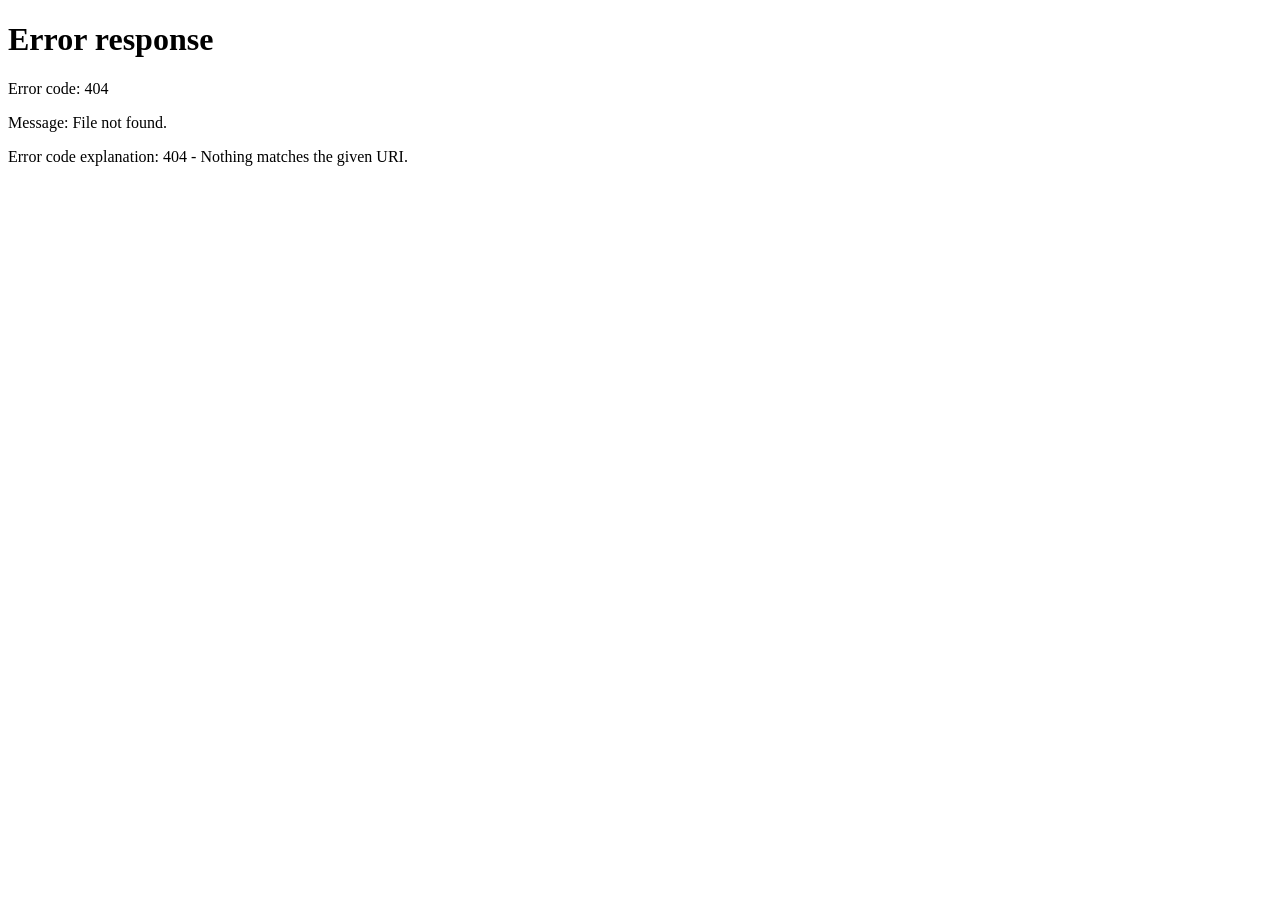
==== index.html @ 419185d1 "Creadet by RouterMurti" ====
<!doctype html>
<html lang="tr">
<head>
  <meta charset="utf-8">
  <meta name="viewport" content="width=device-width, initial-scale=1">
  <meta name="theme-color" content="#0a0a0a">
  <meta name="description" content="NO.46 dijital karargâh. Kafası kırık ama bir konuda iyi bir ekibin sitesi.">
  <meta name="language" content="Turkish">
  <title>NO.46 — Dijital Karargâh</title>
  <link rel="canonical" href="http://127.0.0.1:4173/">
  <meta property="og:title" content="NO.46 — Dijital Karargâh">
  <meta property="og:description" content="Deli Raporu ve Meslek Edindirme Şube Müdürlüğü. Kafası kırık ama bir konuda iyi bir ekibin gizli kulübü.">
  <meta property="og:type" content="website">
  <meta property="og:locale" content="tr_TR">
  <meta property="og:site_name" content="NO.46 — Dijital Karargâh">
  <meta property="og:image" content="http://127.0.0.1:4173/assets/img/og.png">
  <meta name="twitter:card" content="summary_large_image">
  <meta name="twitter:title" content="NO.46 — Dijital Karargâh">
  <meta name="twitter:description" content="Deli Raporu ve Meslek Edindirme Şube Müdürlüğü. Kafası kırık ama bir konuda iyi bir ekibin gizli kulübü.">
  <link rel="icon" type="image/svg+xml" href="/assets/img/no46-favicon.svg?v=2">
  <link rel="icon" type="image/png" sizes="32x32" href="/favicon-32x32.png">
  <link rel="icon" type="image/png" sizes="16x16" href="/favicon-16x16.png">
  <link rel="shortcut icon" href="/favicon.ico">
  <link rel="apple-touch-icon" sizes="180x180" href="/apple-touch-icon.png">
  <link rel="stylesheet" href="/assets/css/home.css?v=3">
  <link rel="stylesheet" href="/assets/css/site.css?v=21">
  <link rel="stylesheet" href="/assets/css/no46.css?v=19">
  <link rel="stylesheet" href="/assets/css/auth.css?v=3">
  <script type="application/ld+json">
  {
    "@context": "https://schema.org",
    "@type": "Organization",
    "name": "NO.46 — Dijital Karargâh",
    "url": "http://127.0.0.1:4173/",
    "logo": "http://127.0.0.1:4173/assets/img/no46-logo.svg",
    "description": "Deli Raporu ve Meslek Edindirme Şube Müdürlüğü. Kafası kırık ama bir konuda iyi bir ekibin gizli kulübü."
  }
  </script>
  <script type="application/ld+json">
  {
    "@context": "https://schema.org",
    "@type": "WebSite",
    "name": "NO.46 — Dijital Karargâh",
    "url": "http://127.0.0.1:4173/",
    "potentialAction": {
      "@type": "SearchAction",
      "target": "http://127.0.0.1:4173/kulturel?q={search_term_string}",
      "query-input": "required name=search_term_string"
    }
  }
  </script>
</head>
<body>
  <header class="site-header">
    <div class="wrap header-inner">
      <a class="brand" href="/" data-route="/" aria-label="NO.46 ana sayfa">
        <img class="brand-logo" src="/assets/img/no46-logo.svg?v=3" alt="No46">
      </a>
      <div class="top-strip">
        <nav class="nav" aria-label="Ana menü">
          <a href="/" data-route="/">Anasayfa</a>
          <a href="/no46" data-route="/no46">No46</a>
          <div class="nav-item" id="ekip-item">
            <a href="/ekip/kim-bu-ekip" data-route="/ekip/kim-bu-ekip">Ekip</a>
            <button type="button" class="nav-chevron" id="ekip-menu-button" aria-expanded="false" aria-label="Ekip alt menüsü"></button>
            <div class="nav-menu" id="ekip-menu">
              <a href="/ekip/kim-bu-ekip" data-route="/ekip/kim-bu-ekip">Kim bu ekip?</a>
              <a href="/kurbağa.html">Kurbağa felsefesi</a>
            </div>
          </div>
          <div class="nav-item" id="culture-item">
            <a href="/kulturel" data-route="/kulturel">Kültürel</a>
            <button type="button" class="nav-chevron" id="culture-menu-button" aria-expanded="false" aria-label="Kültürel alt menüsü"></button>
            <div class="nav-menu" id="culture-menu">
              <a href="/kulturel/psikoloji" data-route="/kulturel/psikoloji">Psikoloji</a>
              <a href="/kulturel/hayvan-bilim" data-route="/kulturel/hayvan-bilim">Hayvan bilim</a>
              <a href="/kulturel/kriminoloji" data-route="/kulturel/kriminoloji">Kriminoloji</a>
              <a href="/kulturel/bilisim" data-route="/kulturel/bilisim">Bilişim</a>
              <a href="/kulturel/film" data-route="/kulturel/film">Film</a>
              <a href="/kulturel/dizi" data-route="/kulturel/dizi">Dizi</a>
              <a href="/kulturel/fizik-tedavi" data-route="/kulturel/fizik-tedavi">Fizik tedavi</a>
              <a href="/kulturel/osb" data-route="/kulturel/osb">OSB</a>
              <a href="/kulturel/gereksiz-bilgiler" data-route="/kulturel/gereksiz-bilgiler">Gereksiz bilgiler</a>
            </div>
          </div>
          <a href="/gelistirmeler" data-route="/gelistirmeler">Geliştirmeler</a>
        </nav>
        <button class="user-chip profile-card" id="user-chip" type="button" hidden>
          <span class="user-avatar" id="user-avatar" aria-hidden="true"></span>
          <span class="user-chip-name" id="user-name"></span>
          <span class="user-rank" id="user-rank"></span>
          <span class="user-task" id="user-task"></span>
          <span class="user-badges" id="user-badges" aria-label="Kullanıcı rozetleri"></span>
          <span class="user-chip-points" title="Sitede aktif kaldıkça puan kazanırsın"><span aria-hidden="true">✦</span> <span id="user-points">0</span> puan</span>
        </button>
      </div>
      <button class="menu-toggle" id="menu-toggle" type="button" aria-label="Menüyü aç">☰</button>
    </div>
    <nav class="wrap mobile-nav" id="mobile-nav" hidden aria-label="Mobil menü">
      <a href="/" data-route="/">Anasayfa</a>
      <a href="/no46" data-route="/no46">No46</a>
      <a href="/ekip/kim-bu-ekip" data-route="/ekip/kim-bu-ekip">Kim bu ekip?</a>
      <a href="/kurbağa.html">Kurbağa felsefesi</a>
      <a href="/kulturel/psikoloji" data-route="/kulturel/psikoloji">Kültürel</a>
      <a href="/gelistirmeler" data-route="/gelistirmeler">Geliştirmeler</a>
    </nav>
  </header>

  <main class="main">
    <div class="wrap">
      <section id="view-home">
        <div class="hero reveal">
          <canvas class="hero-canvas" id="hero-canvas" aria-hidden="true"></canvas>
          <div>
            <p class="kicker"></p>
            <h1>Kafamızda bir çatlak var.<br><em>Oradan bazen fikir sızıyor.</em></h1>
            <p>No46, birbirini TikTok’un sonsuz kaydırma evreninde bulmuş bir grup insanın zamanla kendi gerçekliğini oluşturmasıyla ortaya çıktı. Burası o gerçekliğin dijital karargâhı.</p>
            <div class="quick-actions">
              <a class="btn btn-primary" href="/kulturel/psikoloji" data-route="/kulturel/psikoloji">Kültüre gir</a>
              <a class="btn btn-primary" href="/no46" data-route="/no46">No46</a>
            </div>
          </div>
        </div>

        <section class="manifesto-section reveal" aria-labelledby="manifesto-title">
          <div class="wrap manifesto-wrap">
            <p class="kicker"></p>
            <h2 id="manifesto-title">Her şey tesadüf olabilir.<br><em>Bizim bir araya gelmemiz biraz şüpheli.</em></h2>
            <div class="manifesto-copy">
              <p>No.46, birbirini TikTok'un sonsuz kaydırma evreninde tesadüfen bulmuş bir grup insanın, zamanla kendi gerçekliğini oluşturmasıyla ortaya çıktı.</p>
              <p>Aramızda yönetmenler, senaristler, müzisyenler, pırlanta ustaları, kurbağalara gereğinden fazla ilgi duyan insanlar ve kategorilere sığmayı reddeden başka karakterler var.</p>
              <p>Ne yaptığımızı tek cümleyle anlatmak zor. Zaten denedik, olmadı.</p>
              <p>Bazen sanat konuşuruz, bazen hayatı kurtarırız, bazen de kimsenin neden oraya geldiğini hatırlamadığı bir sohbetin içinde sabahlarız.</p>
              <p>Dışarıdan bakıldığında biraz karışık görünebiliriz. İçeriden bakıldığında da pek farklı değil.</p>
              <p>Bir manifestomuz yok. Bir iş planımız da yok. Ama fikirlerimiz, hikâyelerimiz, projelerimiz ve muhtemelen açıklanması gerekmeyen birkaç ortak problemimiz var.</p>
            </div>
            <blockquote>No46 bir topluluk değil, denk gelinmiş ihtimaldir.</blockquote>
          </div>
        </section>

        <div class="section reveal">
          <div class="section-head section-head--stack">
            <div><p class="kicker"></p><h2>Nereye gidelim?</h2></div>
            <p class="section-sub">Kafan karışık olabilir. Menü de öyle. Bir alan seç; gerisi kendini sonra gösterir. Burada her şey biraz yanlış yerde duruyor olabilir, ama en azından kapılar açık.</p>
          </div>
          <div class="card-grid">
            <a class="card" href="/no46" data-route="/no46"><span class="card-icon" aria-hidden="true">✦</span><h3>Açıklayan No46</h3><p>Ekibin kendini anlattığı yer. Kim neyle uğraşıyor, kafası neye kırık, neyi boş yapıyor — hepsi burada. Bir kategori seç, yazını bırak, başkalarınınkine yorum yap.</p></a>
            <a class="card" href="/ekip/kim-bu-ekip" data-route="/ekip/kim-bu-ekip"><span class="card-icon" aria-hidden="true">◈</span><h3>Ekip</h3><p>Kim bu ekip? Her üyenin kendine bakışı, uzmanlık alanı ve rozetleri burada. Yeni kaydolan da otomatik eklenir; herkesin bir köşesi var.</p></a>
            <a class="card" href="/kulturel/psikoloji" data-route="/kulturel/psikoloji"><span class="card-icon" aria-hidden="true">❖</span><h3>Kültürel</h3><p>Psikoloji, hayvan bilim, kriminoloji, bilim, film, dizi ve daha fazlası. Komik ama bilgilendirici yazılar; kaynaklar yazının altında, çatlak yazarın aklında kalır.</p></a>
            <a class="card" href="/gelistirmeler" data-route="/gelistirmeler"><span class="card-icon" aria-hidden="true">⚒</span><h3>Geliştirmeler</h3><p>Sitede ne eksik, ne yapılıyor, ne planlandı hepsi burada. Sen de öneri bırak; admin uygun gördüğünü plana çeker, notunu düşer.</p></a>
            <a class="card" href="/kurbağa.html"><span class="card-icon" aria-hidden="true">❀</span><h3>Kurbağa felsefesi</h3><p>Ayrı bir sayfa, ayrı bir ruh. Kurbağanın nilüfer yaprağının altından bize kalanlar; acele etme, zaten o da bir yere gitmiyor.</p></a>
            <a class="card" href="#random"><span class="card-icon" aria-hidden="true">⚄</span><h3>Bana bir şey söyle</h3><p>Rastgele bir cümle, bazen bir iki kelam, bazen tam bir muamma. İyi gelmeyebilir; zaten çoğu zaman gelmez. Yine de bir şans ver.</p></a>
          </div>
        </div>

        <div class="section reveal" id="random">
          <div class="section-head section-head--stack">
            <div><h2>Bana bir şey söyle.</h2></div>
            <p class="section-sub">Binlerce kombinasyon, hiçbiri garanti değil. Rastgele bir cümle, bazen bir iki kelam, bazen tam bir muamma. İyi gelmeyebilir; zaten çoğu zaman gelmez. Yine de bir şans ver, belki çatlak bu kez işe yarar bir şey söyler. Beğenmezsen “Neyim var?” butonu da bir seçenek.</p>
          </div>
          <div class="random-box">
            <span class="random-quote" aria-hidden="true">“</span>
            <p class="random-text" id="random-text">Evrenin sana söyleyecek bir şeyi var gibi. Muhtemelen yok. Yine de butona bas, belki bu kez çatlak işe yarar bir şey söyler.</p>
            <div class="random-actions">
              <button class="btn btn-primary" id="random-button" type="button">Bana bir şey söyle</button>
              <button class="btn" id="test-open" type="button">Neyim var?</button>
            </div>
            <p class="random-note">İyi gelmedi mi? Yan taraftaki “Neyim var?” butonu da bir seçenek. İkisi de garanti değil, ama denemek bedava.</p>
          </div>
        </div>
      </section>

      <section id="view-placeholder" hidden>
        <div class="placeholder">
          <div>
            <p class="kicker" id="placeholder-kicker">YAPIM AŞAMASINDA</p>
            <h1 id="placeholder-title">Burası hâlâ kırık.</h1>
            <p id="placeholder-text">Bu alan yapım aşamasında. Kafalar hâlâ kırık, ama çalışıyor.</p>
          </div>
        </div>
      </section>

      <section id="view-culture" hidden>
        <div class="section-head">
          <div><p class="kicker">KÜLTÜREL</p><h2>Bir şeyler biliyoruz.</h2></div>
          <p class="section-sub">Komik ama bilgilendirici. Kaynaklar yazının altında.</p>
        </div>
        <div class="category-grid" id="category-grid"></div>
        <div class="article-list" id="article-list"></div>
      </section>

      <section id="view-article" hidden>
        <article class="article">
          <p class="kicker" id="article-category">KÜLTÜREL</p>
          <h1 id="article-title"></h1>
          <p class="section-sub" id="article-summary"></p>
          <div class="article-body" id="article-body"></div>
          <p class="article-source" id="article-source"></p>
          <div class="hero-actions">
            <a class="btn" href="/kulturel" data-route="/kulturel">Kültüre dön</a>
          </div>
        </article>
      </section>

      <section id="view-no46" hidden>
        <div class="section-head section-head--stack">
          <div><h2>Açıklayan No46.</h2></div>
          <p class="section-sub">Burası ekibin kendi kendini anlattığı yer. Kim neyle uğraşıyor, kafası neye kırık, neyi boş yapıyor — hepsi burada. Bir kategori seç, yazını bırak; başkalarının yazısına yorum yap. Kısacası: tanışma masası, ama masada herkes biraz tuhaf.</p>
        </div>
        <div id="no46-root"></div>
      </section>

      <section id="view-team" hidden>
        <div class="section-head section-head--stack">
          <div><h2>Kim bu ekip?</h2></div>
          <p class="section-sub">Her üyenin kendine bakışı burada. Yeni kaydolan da otomatik eklenir. Kendi yazını güncelleyebilirsin; başkalarınınkine dokunma, onlar da çatlak.</p>
        </div>
        <div id="team-root"></div>
      </section>

      <section id="view-profil" hidden>
        <div id="profil-root"></div>
      </section>

      <section id="view-rutbeler" hidden>
        <div class="section-head section-head--stack">
          <div><h2>Rütbe merdiveni ve sıralama.</h2></div>
          <p class="section-sub">Kademeler, koltuklar ve puanlar. Kimse yukarı çıkmak zorunda değil, ama herkes bakar.</p>
        </div>
        <div id="rutbeler-root"></div>
      </section>

      <section id="view-ayarlar" hidden>
        <div class="section-head section-head--stack">
          <div><p class="kicker">AYARLAR</p><h2>Ayarlar.</h2></div>
          <p class="section-sub">Görünüm, profil, güvenlik ve hesap. Ciddi yerler düz yazıldı, şaka yok.</p>
        </div>
        <div id="ayarlar-root"></div>
      </section>

      <section id="view-gelistirmeler" hidden>
        <div class="section-head section-head--stack">
          <div><h2>Geliştirmeler.</h2></div>
          <p class="section-sub">Sitede ne eksik, ne yapılıyor, ne planlandı — hepsi burada. Sağ taraftan sen de öneri bırak; admin uygun gördüğünü plana çeker.</p>
        </div>
        <div id="gelistirmeler-root"></div>
      </section>
    </div>
  </main>

  <footer class="site-footer">
    <div class="wrap footer-grid">
      <div class="footer-brand">
        <img class="footer-logo" src="/assets/img/no46-logo.svg?v=3" alt="No46">
        <p class="footer-motto">Kafası kırık ama bir konuda iyi.<br><em>Boş yapmayı da bir uzmanlık olarak icra ederiz.</em></p>
      </div>
      <div class="footer-cols">
        <div class="footer-col">
          <span class="footer-head">Burası</span>
          <a href="/no46" data-route="/no46">Açıklayan No46</a>
          <a href="/ekip/kim-bu-ekip" data-route="/ekip/kim-bu-ekip">Kim bu ekip?</a>
          <a href="/rutbeler" data-route="/rutbeler">Rütbeler</a>
        </div>
        <div class="footer-col">
          <span class="footer-head">Yasal (kimse okumaz)</span>
          <button type="button" class="footer-link" data-legal="kvkk">KVKK</button>
          <button type="button" class="footer-link" data-legal="aydinlatma">Aydınlatma Metni</button>
          <button type="button" class="footer-link" data-legal="cerez">Çerez Ayarları</button>
        </div>
      </div>
    </div>
    <div class="wrap footer-bottom">
      <span>© NO.46 · Raporunuz onaylandı, kimse onaylamadı ama onaylandı.</span>
      <span>İsimsiz kal, nazik ol.</span>
    </div>
  </footer>

  <dialog class="legal-dialog" id="legal-dialog" aria-labelledby="legal-title">
    <div class="legal-inner">
      <button class="dialog-close" type="button" data-legal-close aria-label="Kapat">×</button>
      <p class="kicker" id="legal-kicker">YASAL</p>
      <h2 id="legal-title">—</h2>
      <div class="legal-body" id="legal-body"></div>
    </div>
  </dialog>

  <div class="test-overlay" id="test-overlay" hidden>
    <div class="test-card" id="test-card"></div>
  </div>

  <dialog class="account-dialog" id="account-dialog" aria-labelledby="account-title">
    <div class="account-inner">
      <button class="dialog-close" type="button" data-close-account aria-label="Kapat">×</button>
      <p class="kicker">HESAP AYARLARI</p>
      <h2 id="account-title">Profilin</h2>
      <div class="account-head">
        <span class="account-avatar" id="account-avatar" aria-hidden="true"></span>
        <div>
          <p class="account-name" id="account-name"></p>
          <p class="account-username" id="account-username"></p>
        </div>
      </div>
      <div class="account-grid">
        <div><span>Puan</span><strong id="account-points"></strong></div>
        <div><span>Rütbe</span><strong id="account-rank"></strong></div>
        <div><span>Rozetler</span><strong id="account-badges"></strong></div>
        <div><span>Görevler</span><strong id="account-tasks"></strong></div>
      </div>
      <button class="btn btn-dark btn-block" type="button" data-close-account>Anladım</button>
    </div>
  </dialog>

  <script src="/assets/js/hero-canvas.js?v=6" defer></script>
  <script src="/assets/js/ranks.js?v=1" defer></script>
  <script src="/assets/js/auth.js?v=10" defer></script>
  <script src="/assets/js/community.js?v=4" defer></script>
  <script src="/assets/js/kart.js?v=1" defer></script>
  <script src="/assets/js/profil.js?v=5" defer></script>
  <script src="/assets/js/rutbeler-sayfa.js?v=1" defer></script>
  <script src="/assets/js/ayarlar.js?v=2" defer></script>
  <script src="/assets/js/gelistirmeler.js?v=4" defer></script>
  <script src="/assets/js/footery.js?v=1" defer></script>
  <script src="/assets/js/site.js?v=17" defer></script>
</body>
</html>
---- assets/css/home.css ----
/* =========================================================
   NO.46 — ana sayfa
   ========================================================= */

body {
  background:
    radial-gradient(ellipse 55% 45% at 82% 8%, rgba(240, 195, 109, .07), transparent 65%),
    radial-gradient(ellipse 50% 50% at 10% 92%, rgba(127, 166, 120, .05), transparent 65%),
    #050706;
}

.brand-mark--plain {
  font-family: var(--serif);
  font-size: 1.05rem;
  font-style: italic;
  letter-spacing: -.04em;
  color: var(--amber);
}
.brand--logo img {
  display: block;
  width: 120px;
  height: auto;
}

.home-header {
  position: absolute;
  inset: 0 0 auto;
  z-index: 20;
  padding: 22px 0;
}
.home-header-inner {
  display: flex;
  align-items: center;
  justify-content: space-between;
  gap: 20px;
}
.home-nav {
  display: flex;
  align-items: center;
  gap: 4px;
}
.home-nav a {
  padding: 9px 14px;
  border-radius: 999px;
  color: var(--fog);
  font-size: .84rem;
  font-weight: 500;
  transition: color .2s, background-color .2s;
}
.home-nav a:hover {
  color: var(--cream);
  background: rgba(243, 236, 217, .05);
}

.home-main {
  position: relative;
  padding: clamp(130px, 16vh, 180px) 0 clamp(80px, 10vw, 120px);
}
.home-wrap { width: min(880px, calc(100% - 48px)); }
.home-kicker {
  color: var(--fern);
  font-size: .64rem;
  font-weight: 700;
  letter-spacing: .24em;
}
.home-title {
  max-width: 14ch;
  margin: 18px 0 18px;
  font-family: var(--serif);
  font-size: clamp(3rem, 7.5vw, 6rem);
  font-weight: 340;
  letter-spacing: -.05em;
  line-height: .98;
  text-wrap: balance;
}
.home-lead {
  max-width: 34ch;
  color: var(--amber);
  font-family: var(--serif);
  font-size: clamp(1.2rem, 2.2vw, 1.55rem);
  font-style: italic;
  line-height: 1.35;
}
.home-copy {
  max-width: 66ch;
  margin-top: clamp(38px, 6vw, 64px);
  color: var(--fog);
  font-size: 1rem;
  line-height: 1.8;
}
.home-copy p + p { margin-top: 1.15em; }
.home-copy p:first-child {
  color: var(--cream);
  font-family: var(--serif);
  font-size: clamp(1.15rem, 2vw, 1.35rem);
  line-height: 1.65;
}
.home-quote {
  max-width: 24ch;
  margin: clamp(42px, 6vw, 68px) 0;
  padding-left: 22px;
  border-left: 1px solid rgba(240, 195, 109, .45);
  color: var(--cream);
  font-family: var(--serif);
  font-size: clamp(1.6rem, 3.4vw, 2.4rem);
  font-style: italic;
  font-weight: 350;
  letter-spacing: -.03em;
  line-height: 1.25;
  text-wrap: balance;
}
.rank-panel {
  margin: clamp(40px, 6vw, 64px) 0;
  border-top: 1px solid var(--line);
  border-bottom: 1px solid var(--line);
}
.rank-panel summary {
  display: flex;
  align-items: baseline;
  justify-content: space-between;
  gap: 18px;
  padding: 18px 0;
  color: var(--cream);
  font-family: var(--serif);
  font-size: 1.05rem;
  list-style: none;
  cursor: pointer;
}
.rank-panel summary::-webkit-details-marker { display: none; }
.rank-panel summary small {
  color: var(--muted);
  font-family: var(--sans);
  font-size: .62rem;
  font-weight: 600;
  letter-spacing: .12em;
  text-transform: uppercase;
  white-space: nowrap;
}
.rank-list { display: grid; }
.rank-row {
  display: grid;
  grid-template-columns: 44px minmax(0, 1fr) auto;
  align-items: center;
  gap: 14px;
  padding: 12px 0;
  border-top: 1px solid var(--line-soft);
}
.rank-seat {
  color: var(--amber);
  font-family: var(--serif);
  font-size: .95rem;
  font-style: italic;
}
.rank-copy { display: flex; flex-direction: column; min-width: 0; }
.rank-title { color: var(--cream); font-size: .9rem; font-weight: 600; }
.rank-region { margin-top: 2px; color: var(--muted); font-size: .68rem; line-height: 1.45; }
.rank-meta { color: var(--fog); font-size: .66rem; text-align: right; white-space: nowrap; }
.rank-row.is-current { background: rgba(240, 195, 109, .055); }
.rank-row.is-current .rank-title { color: var(--amber); }
.rank-note {
  padding: 12px 0 16px;
  border-top: 1px solid var(--line-soft);
  color: var(--muted);
  font-size: .68rem;
  line-height: 1.55;
}
.reclaim-panel {
  display: grid;
  gap: 12px;
  margin: 0 0 clamp(30px, 5vw, 48px);
}
.reclaim-card {
  padding: 18px;
  border: 1px solid rgba(240, 195, 109, .22);
  border-radius: 16px;
  background: rgba(240, 195, 109, .055);
}
.reclaim-title {
  color: var(--cream);
  font-size: .92rem;
  font-weight: 600;
  line-height: 1.45;
}
.reclaim-text,
.reclaim-counts,
.reclaim-waiting {
  margin-top: 6px;
  color: var(--fog);
  font-size: .76rem;
  line-height: 1.5;
}
.reclaim-counts { color: var(--amber); font-variant-numeric: tabular-nums; }
.reclaim-waiting { color: var(--muted); font-style: italic; }
.reclaim-actions { display: flex; flex-wrap: wrap; gap: 8px; margin-top: 12px; }
.home-actions {
  display: flex;
  flex-wrap: wrap;
  align-items: center;
  gap: 14px;
  margin-top: 8px;
}
.home-actions .btn { min-height: 50px; padding-inline: 26px; }
.home-footnote {
  margin-top: 26px;
  color: var(--muted);
  font-family: var(--serif);
  font-size: .88rem;
  font-style: italic;
}

.home-footer {
  padding: 24px 0 30px;
  border-top: 1px solid var(--line-soft);
  color: var(--muted);
  font-size: .7rem;
}
.home-footer .wrap {
  display: flex;
  justify-content: space-between;
  gap: 16px;
}

.manifesto-section {
  position: relative;
  padding: clamp(64px, 9vw, 110px) 0;
  background: var(--kart);
}
.manifesto-wrap { width: min(880px, calc(100% - 48px)); }
.manifesto-section h2 {
  margin: 16px 0 30px;
  font-family: var(--serif);
  font-size: clamp(2.2rem, 5vw, 3.8rem);
  font-weight: 350;
  letter-spacing: -.04em;
  line-height: 1.05;
  text-wrap: balance;
}
.manifesto-section h2 em { color: var(--amber); font-style: italic; }
.manifesto-copy {
  max-width: 70ch;
  color: var(--fog);
  font-size: 1rem;
  line-height: 1.85;
}
.manifesto-copy p + p { margin-top: 1.05em; }
.manifesto-section blockquote {
  margin: clamp(34px, 5vw, 52px) 0;
  padding-left: 20px;
  border-left: 1px solid rgba(240,195,109,.45);
  color: var(--cream);
  font-family: var(--serif);
  font-size: clamp(1.45rem, 3vw, 2.1rem);
  font-style: italic;
  line-height: 1.35;
  text-wrap: balance;
}
.manifesto-foot {
  color: var(--muted);
  font-family: var(--serif);
  font-size: .88rem;
  font-style: italic;
}

@media (max-width: 680px) {
  .home-header { padding: 16px 0; }
  .home-header .brand-text { display: none; }
  .home-header-inner { flex-wrap: wrap; row-gap: 6px; }
  .home-nav { order: 3; width: 100%; justify-content: flex-start; }
  .brand--logo img { width: 96px; }
  .home-main { padding-top: 150px; }
  .home-wrap { width: calc(100% - 40px); }
  .home-title { font-size: clamp(2.7rem, 12vw, 4rem); }
  .home-copy { font-size: .96rem; line-height: 1.75; }
  .home-quote { max-width: none; }
  .home-footer .wrap { flex-direction: column; gap: 6px; }
  .home-actions .btn { width: 100%; justify-content: center; }
  .home-nav a { padding-inline: 8px; font-size: .74rem; }
  .rank-panel summary { align-items: flex-start; flex-direction: column; gap: 4px; }
  .rank-row { grid-template-columns: 36px minmax(0, 1fr); }
  .rank-meta { grid-column: 2; text-align: left; white-space: normal; }
}

@media (max-width: 380px) {
  .home-header .brand { display: none; }
  .home-title { font-size: 2.55rem; }
}
---- assets/css/site.css ----
:root {
  --zemin: #0a0a0a;
  --kart: #141414;
  --cizgi: #2a2a2a;
  --gri-orta: #5c5c5c;
  --yazi-soluk: #8a8a8a;
  --gri-acik: #b8b5ae;
  --yazi: #f2efe8;
  --kirmizi: #ff3b30;
  --amber: #ffb020;
  --radius: 18px;
  --sans: "Helvetica Neue", Helvetica, Arial, system-ui, sans-serif;
  --serif: Georgia, "Times New Roman", serif;
}

* { box-sizing: border-box; }
html { scroll-behavior: smooth; }
body {
  margin: 0;
  background: var(--zemin);
  color: var(--yazi);
  font-family: var(--sans);
  font-size: 16px;
  line-height: 1.6;
  -webkit-font-smoothing: antialiased;
}
body::before {
  content: "";
  position: fixed;
  inset: 0;
  z-index: 9999;
  pointer-events: none;
  opacity: .035;
  background-image: url("data:image/svg+xml,%3Csvg viewBox='0 0 180 180' xmlns='http://www.w3.org/2000/svg'%3E%3Cfilter id='n'%3E%3CfeTurbulence type='fractalNoise' baseFrequency='.9' numOctaves='3' stitchTiles='stitch'/%3E%3C/filter%3E%3Crect width='100%25' height='100%25' filter='url(%23n)' opacity='.7'/%3E%3C/svg%3E");
  background-size: 180px;
}
a { color: inherit; text-decoration: none; }
button, input, textarea { font: inherit; color: inherit; }
button { cursor: pointer; }
img { max-width: 100%; display: block; }
[hidden] { display: none !important; }
::selection { background: var(--kirmizi); color: var(--yazi); }
:focus-visible { outline: 2px solid var(--kirmizi); outline-offset: 3px; }

.wrap { width: min(1120px, calc(100% - 48px)); margin-inline: auto; }
.kicker { color: var(--kirmizi); font-size: .66rem; font-weight: 700; letter-spacing: .24em; text-transform: uppercase; }
.muted { color: var(--yazi-soluk); }

.btn {
  display: inline-flex;
  align-items: center;
  justify-content: center;
  gap: 8px;
  min-height: 46px;
  padding: 11px 22px;
  border: 1px solid var(--cizgi);
  border-radius: 999px;
  background: transparent;
  color: var(--yazi);
  font-size: .88rem;
  font-weight: 600;
  transition: border-color .2s, background-color .2s, transform .2s;
}
.btn:hover { border-color: var(--gri-orta); background: rgba(242, 239, 232, .04); }
.btn-primary { border-color: var(--kirmizi); background: var(--kirmizi); color: var(--zamin); color: #0a0a0a; }
.btn-primary:hover { background: #ff5148; border-color: #ff5148; transform: translateY(-1px); }
.btn[disabled] { opacity: .55; cursor: not-allowed; transform: none !important; }
.btn-block { width: 100%; }

/* Auth */
.auth-page { min-height: 100vh; min-height: 100svh; display: grid; place-items: center; padding: 28px; background: radial-gradient(ellipse 50% 40% at 50% 0%, rgba(255, 59, 48, .06), transparent 65%), var(--zemin); }
.auth-shell { width: min(460px, 100%); display: grid; justify-items: center; }
.auth-logo { width: 190px; height: auto; margin-bottom: 26px; }
.auth-card { width: 100%; padding: clamp(26px, 5vw, 38px); border: 1px solid var(--cizgi); border-radius: 26px; background: var(--kart); box-shadow: 0 40px 120px -50px rgba(0, 0, 0, .9); }
.auth-card h1 { margin: 10px 0 8px; font-family: var(--serif); font-size: clamp(2rem, 6vw, 2.7rem); font-weight: 400; letter-spacing: -.04em; line-height: 1.05; }
.auth-sub { color: var(--yazi-soluk); font-size: .9rem; line-height: 1.65; }
.auth-card form { display: grid; gap: 14px; margin-top: 24px; }
.field { display: grid; gap: 7px; }
.field label { color: var(--gri-acik); font-size: .74rem; font-weight: 600; }
.field input { width: 100%; height: 48px; padding: 0 14px; border: 1px solid var(--cizgi); border-radius: 12px; background: var(--zemin); color: var(--yazi); outline: none; transition: border-color .2s, box-shadow .2s; }
.field input::placeholder { color: var(--gri-orta); }
.field input:focus { border-color: var(--kirmizi); box-shadow: 0 0 0 3px rgba(255, 59, 48, .1); }
.field-hint { color: var(--gri-orta); font-size: .66rem; line-height: 1.45; }
.form-error { min-height: 1.2em; color: var(--kirmizi); font-size: .76rem; line-height: 1.45; }
.form-error:empty { display: none; }
.auth-foot { margin-top: 18px; color: var(--yazi-soluk); font-size: .78rem; text-align: center; }
.auth-foot a { color: var(--yazi); border-bottom: 1px solid var(--kirmizi); }
.auth-note { margin-top: 10px; color: var(--gri-orta); font-size: .66rem; line-height: 1.5; text-align: center; }

/* App header */
.site-header { position: sticky; top: 0; z-index: 50; border-bottom: 1px solid var(--cizgi); background: rgba(10, 10, 10, .9); backdrop-filter: blur(14px); }
.header-inner { display: flex; align-items: center; justify-content: space-between; gap: 24px; min-height: 76px; }
.brand-logo { width: 120px; height: auto; }
.nav { display: flex; align-items: center; gap: 4px; }
.nav a, .nav button { padding: 8px 12px; border-radius: 999px; color: var(--yazi-soluk); font-size: .82rem; font-weight: 500; background: none; border: 0; }
.nav a:hover, .nav button:hover { color: var(--yazi); background: rgba(242, 239, 232, .05); }
.nav a[aria-current="page"] { color: var(--kirmizi); }
.nav-item { position: relative; }
.nav-menu { position: absolute; top: calc(100% + 8px); left: 0; z-index: 20; width: 230px; padding: 8px; border: 1px solid var(--cizgi); border-radius: 16px; background: var(--kart); box-shadow: 0 24px 70px -30px rgba(0, 0, 0, .9); }
.nav-menu a { display: block; padding: 9px 10px; border-radius: 9px; color: var(--yazi-soluk); font-size: .8rem; }
.nav-menu a:hover { color: var(--yazi); background: rgba(242, 239, 232, .05); }
.header-actions { display: flex; align-items: center; gap: 10px; }
.user-chip { display: flex; align-items: center; gap: 8px; color: var(--yazi-soluk); font-size: .72rem; white-space: nowrap; }
.user-chip strong { color: var(--yazi); font-weight: 600; }
.logout { border: 1px solid var(--cizgi); border-radius: 999px; background: transparent; color: var(--yazi-soluk); padding: 7px 12px; font-size: .72rem; }
.logout:hover { color: var(--yazi); border-color: var(--gri-orta); }
.menu-toggle { display: none; width: 42px; height: 42px; border: 1px solid var(--cizgi); border-radius: 50%; background: none; color: var(--yazi); }

/* Main */
.main { min-height: calc(100vh - 180px); padding: 64px 0 90px; }
.hero { position: relative; display: grid; grid-template-columns: 1fr; align-items: center; min-height: 540px; gap: 0; padding: 54px 0 64px; overflow: hidden; border-bottom: 1px solid var(--cizgi); }
.hero > div { position: relative; z-index: 2; max-width: 760px; }
.hero::after { content: ""; position: absolute; inset: 0; z-index: 1; pointer-events: none; background: linear-gradient(90deg, rgba(10,10,10,.92) 0%, rgba(10,10,10,.72) 45%, rgba(10,10,10,.18) 100%); }
.hero-canvas { position: absolute; inset: 0; z-index: 0; width: 100%; height: 100%; pointer-events: none; }
.hero h1 { margin: 14px 0 16px; font-family: var(--serif); font-size: clamp(3rem, 7vw, 6rem); font-weight: 400; letter-spacing: -.055em; line-height: .98; }
.hero h1 em { color: var(--kirmizi); font-style: italic; }
.hero p { max-width: 46ch; color: var(--yazi-soluk); font-size: 1rem; line-height: 1.75; }
.hero-art { position: relative; min-height: 360px; display: grid; place-items: center; border: 1px solid var(--cizgi); border-radius: 28px; background: radial-gradient(circle at 50% 40%, rgba(255, 59, 48, .08), transparent 60%), var(--kart); overflow: hidden; perspective: 1000px; transform-style: preserve-3d; transition: transform .2s ease; }
.hero-art img { width: min(78%, 300px); animation: float3d 7s ease-in-out infinite; }
@keyframes float3d {
  0%, 100% { transform: translateY(0) rotate(-1deg); }
  50% { transform: translateY(-10px) rotate(1deg); }
}
.hero-actions { display: flex; flex-wrap: wrap; gap: 10px; margin-top: 26px; }
.quick-actions { display: flex; flex-wrap: wrap; align-items: center; gap: 10px; padding: 18px 0; border-bottom: 1px solid var(--cizgi); }
.quick-note { margin-left: auto; color: var(--yazi-soluk); font-size: .76rem; }
.reveal { opacity: 0; transform: translateY(18px); transition: opacity .55s ease, transform .55s ease; }
.reveal.is-visible { opacity: 1; transform: none; }
.view-enter { animation: viewIn .35s ease both; }
@keyframes viewIn {
  from { opacity: 0; transform: translateY(10px); }
  to { opacity: 1; transform: none; }
}
.section { margin-top: 70px; }
.section-head { display: flex; align-items: end; justify-content: space-between; gap: 20px; margin-bottom: 22px; }
.section-head--stack { display: block; }
.section-head--stack .section-sub { margin-top: 14px; max-width: 62ch; }
.section h2 { margin: 8px 0 0; font-family: var(--serif); font-size: clamp(1.8rem, 4vw, 2.8rem); font-weight: 400; letter-spacing: -.03em; }
.section-sub { color: var(--yazi-soluk); font-size: .86rem; }
.card-grid { display: grid; grid-template-columns: repeat(3, 1fr); gap: 14px; perspective: 1200px; }
.card {
  position: relative;
  padding: 22px;
  border: 1px solid rgba(255, 59, 48, .3);
  border-radius: var(--radius);
  background: var(--kart);
  box-shadow: inset 0 1px 0 rgba(255, 59, 48, .08), 0 18px 40px -34px rgba(255, 59, 48, .4);
  transform-style: preserve-3d;
  transition: border-color .2s, box-shadow .25s, transform .2s;
}
.card::before {
  content: "";
  position: absolute;
  top: -1px; left: 18px;
  width: 42px; height: 2px;
  border-radius: 999px;
  background: var(--kirmizi);
  box-shadow: 0 0 14px rgba(255, 59, 48, .55);
}
.card:hover { border-color: rgba(255, 59, 48, .7); box-shadow: inset 0 1px 0 rgba(255, 59, 48, .14), 0 24px 54px -30px rgba(255, 59, 48, .55); transform: translateY(-3px); }
.card h3 { margin: 12px 0 8px; font-family: var(--serif); font-size: 1.3rem; font-weight: 400; }
.card p { color: var(--yazi-soluk); font-size: .84rem; line-height: 1.65; }
.card .num { color: var(--kirmizi); font-size: .68rem; font-weight: 700; letter-spacing: .16em; }
.placeholder { min-height: 50vh; display: grid; place-items: center; text-align: center; }
.placeholder h1 { font-family: var(--serif); font-size: clamp(2.4rem, 6vw, 4.4rem); font-weight: 400; letter-spacing: -.045em; }
.placeholder p { max-width: 46ch; color: var(--yazi-soluk); }

/* Random */
.random-box { margin-top: 22px; padding: clamp(24px, 5vw, 42px); border: 1px solid var(--cizgi); border-radius: 26px; background: var(--kart); }
.random-text { min-height: 120px; font-family: var(--serif); font-size: clamp(1.3rem, 3vw, 2rem); line-height: 1.45; letter-spacing: -.02em; }
.random-actions { display: flex; flex-wrap: wrap; gap: 10px; margin-top: 20px; }
.random-note { margin-top: 10px; color: var(--yazi-soluk); font-size: .72rem; }

/* Culture */
.category-grid { display: grid; grid-template-columns: repeat(3, 1fr); gap: 10px; margin-bottom: 26px; }
.category-chip { padding: 12px 14px; border: 1px solid var(--cizgi); border-radius: 12px; background: var(--kart); color: var(--yazi-soluk); font-size: .82rem; text-align: left; }
.category-chip:hover { border-color: var(--gri-orta); color: var(--yazi); }
.category-chip.is-active { border-color: var(--kirmizi); color: var(--yazi); }
.article-list { display: grid; gap: 10px; }
.article-row { display: flex; align-items: center; justify-content: space-between; gap: 16px; padding: 18px; border: 1px solid var(--cizgi); border-radius: 14px; background: var(--kart); }
.article-row:hover { border-color: var(--gri-orta); }
.article-row h3 { margin: 0 0 4px; font-family: var(--serif); font-size: 1.08rem; font-weight: 400; }
.article-row p { margin: 0; color: var(--yazi-soluk); font-size: .76rem; }
.article { max-width: 760px; }
.article h1 { margin: 14px 0 20px; font-family: var(--serif); font-size: clamp(2.2rem, 5vw, 3.8rem); font-weight: 400; letter-spacing: -.04em; line-height: 1.05; }
.article-body { color: var(--gri-acik); font-size: 1rem; line-height: 1.85; }
.article-body p + p { margin-top: 1.1em; }
.article-source { margin-top: 28px; padding-top: 16px; border-top: 1px solid var(--cizgi); color: var(--gri-orta); font-size: .72rem; }
.article-source a { color: var(--yazi-soluk); border-bottom: 1px solid var(--gri-orta); }

/* Test */
.test-overlay { position: fixed; inset: 0; z-index: 200; display: grid; place-items: center; padding: 20px; background: rgba(10, 10, 10, .92); backdrop-filter: blur(8px); }
.test-card { width: min(620px, 100%); max-height: 90vh; overflow: auto; padding: clamp(24px, 5vw, 38px); border: 1px solid var(--cizgi); border-radius: 24px; background: var(--kart); }
.test-top { display: flex; align-items: center; justify-content: space-between; gap: 16px; margin-bottom: 18px; }
.test-progress { height: 4px; border-radius: 99px; background: var(--cizgi); overflow: hidden; margin-bottom: 22px; }
.test-progress span { display: block; height: 100%; background: var(--kirmizi); width: 0; transition: width .25s; }
.test-question { font-family: var(--serif); font-size: clamp(1.3rem, 3vw, 1.8rem); line-height: 1.35; }
.test-options { display: grid; gap: 8px; margin-top: 20px; }
.test-option { display: flex; align-items: center; gap: 10px; padding: 12px 14px; border: 1px solid var(--cizgi); border-radius: 11px; color: var(--yazi-soluk); font-size: .86rem; }
.test-option:hover { border-color: var(--gri-orta); color: var(--yazi); }
.test-option input { accent-color: var(--kirmizi); }
.test-actions { display: flex; justify-content: space-between; gap: 10px; margin-top: 22px; }
.test-result { font-family: var(--serif); font-size: clamp(1.6rem, 4vw, 2.4rem); line-height: 1.2; }
.test-note { margin-top: 22px; padding-top: 16px; border-top: 1px solid var(--cizgi); color: var(--yazi-soluk); font-size: .76rem; line-height: 1.6; }
.close-test { border: 0; background: none; color: var(--yazi-soluk); font-size: .8rem; }
.close-test:hover { color: var(--yazi); }

/* Footer */
.site-footer { border-top: 1px solid var(--cizgi); padding: 30px 0 40px; color: var(--yazi-soluk); font-size: .72rem; }
.footer-inner { display: flex; justify-content: space-between; gap: 20px; }

@media (max-width: 900px) {
  .nav { display: none; }
  .menu-toggle { display: grid; place-items: center; }
  .header-inner { flex-wrap: wrap; }
  .mobile-nav { display: grid; gap: 4px; padding: 10px 0 16px; }
  .mobile-nav a { padding: 10px 12px; border-radius: 9px; color: var(--yazi-soluk); }
  .hero { grid-template-columns: 1fr; }
  .hero-art { min-height: 260px; order: -1; }
  .card-grid { grid-template-columns: 1fr; }
  .category-grid { grid-template-columns: 1fr 1fr; }
}
@media (max-width: 560px) {
  .wrap { width: calc(100% - 32px); }
  .auth-page { padding: 16px; }
  .auth-logo { width: 150px; }
  .header-inner { gap: 12px; min-height: 66px; }
  .brand-logo { width: 96px; }
  .user-chip { display: none; }
  .main { padding-top: 42px; }
  .category-grid { grid-template-columns: 1fr; }
  .footer-inner { flex-direction: column; gap: 8px; }
  .quick-actions .btn { flex: 1 1 auto; justify-content: center; }
  .quick-note { width: 100%; margin-left: 0; }
}

@media (prefers-reduced-motion: reduce) {
  *, *::before, *::after { animation-duration: .01ms !important; animation-iteration-count: 1 !important; transition-duration: .01ms !important; }
  .hero-art, .card { transform: none !important; }
  .reveal { opacity: 1; transform: none; }
}

.manifesto-section {
  position: relative;
  padding: clamp(64px, 9vw, 110px) 0;
  background: var(--kart);
}
.manifesto-wrap {
  width: min(880px, calc(100% - 48px));
  margin-inline: auto;
  padding: clamp(28px, 5vw, 48px);
  border: 1px solid rgba(255, 59, 48, .38);
  border-radius: 26px;
  box-shadow: 0 0 70px -28px rgba(255, 59, 48, .35), inset 0 1px 0 rgba(255, 59, 48, .08);
}
.manifesto-section h2 {
  margin: 16px 0 30px;
  font-family: var(--serif);
  font-size: clamp(2.2rem, 5vw, 3.8rem);
  font-weight: 350;
  letter-spacing: -.04em;
  line-height: 1.05;
  text-wrap: balance;
}
.manifesto-section h2 em { color: var(--amber); font-style: italic; }
.manifesto-copy {
  max-width: 70ch;
  color: var(--fog);
  font-size: 1rem;
  line-height: 1.85;
}
.manifesto-copy p + p { margin-top: 1.05em; }
.manifesto-section blockquote {
  margin: clamp(34px, 5vw, 52px) 0;
  padding-left: 20px;
  border-left: 1px solid rgba(240,195,109,.45);
  color: var(--cream);
  font-family: var(--serif);
  font-size: clamp(1.45rem, 3vw, 2.1rem);
  font-style: italic;
  line-height: 1.35;
  text-wrap: balance;
}
.manifesto-foot {
  color: var(--muted);
  font-family: var(--serif);
  font-size: .88rem;
  font-style: italic;
}
@media (max-width: 680px) {
  .manifesto-wrap { width: calc(100% - 40px); }
}

/* Ekip — ekşi sözlük tarzı kayıtlar */
.ekip-list { display: grid; gap: 22px; margin-top: 8px; }
.ekip-topic {
  border: 1px solid var(--cizgi);
  border-radius: 18px;
  background: var(--kart);
  overflow: hidden;
}
.ekip-topic-title {
  margin: 0;
  padding: 16px 20px;
  border-bottom: 1px solid var(--cizgi);
  font-family: var(--serif);
  font-size: 1.15rem;
  font-weight: 500;
  letter-spacing: -.01em;
  color: var(--yazi);
}
.ekip-entry { padding: 16px 20px; }
.ekip-entry + .ekip-entry { border-top: 1px solid var(--cizgi); }
.ekip-entry-meta {
  display: flex;
  align-items: baseline;
  gap: 10px;
  margin-bottom: 8px;
}
.ekip-nick { color: var(--kirmizi); font-size: .8rem; font-weight: 600; }
.ekip-date { color: var(--gri-orta); font-size: .7rem; }
.ekip-entry-text {
  margin: 0;
  color: var(--gri-acik);
  font-size: .92rem;
  line-height: 1.75;
}

/* No46 sözlük — gönderi ve yorumlar */
.no46-chips { display: flex; flex-wrap: wrap; gap: 8px; margin: 8px 0 20px; }
.no46-compose {
  display: grid;
  gap: 12px;
  margin-bottom: 22px;
  padding: 18px;
  border: 1px solid var(--cizgi);
  border-radius: 16px;
  background: var(--kart);
}
.no46-select {
  justify-self: start;
  min-width: 180px;
  height: 42px;
  padding: 0 12px;
  border: 1px solid var(--cizgi);
  border-radius: 10px;
  background: var(--zemin);
  color: var(--yazi);
  font-size: .82rem;
}
.no46-textarea {
  width: 100%;
  min-height: 84px;
  padding: 12px 14px;
  border: 1px solid var(--cizgi);
  border-radius: 12px;
  background: var(--zemin);
  color: var(--yazi);
  font-size: .9rem;
  line-height: 1.6;
  resize: vertical;
}
.no46-textarea:focus { outline: none; border-color: var(--kirmizi); box-shadow: 0 0 0 3px rgba(255, 59, 48, .1); }
.no46-compose-actions { display: flex; flex-wrap: wrap; align-items: center; gap: 12px; }
.no46-form-note { color: var(--kirmizi); font-size: .76rem; }
.no46-login-note { color: var(--yazi-soluk); font-size: .86rem; margin: 8px 0 20px; }
.post-list { display: grid; gap: 14px; }
.post-card {
  padding: 18px;
  border: 1px solid var(--cizgi);
  border-radius: 16px;
  background: var(--kart);
}
.post-head { display: flex; align-items: center; gap: 12px; }
.post-avatar {
  display: inline-flex;
  align-items: center;
  justify-content: center;
  width: 38px;
  height: 38px;
  border-radius: 50%;
  border: 1px solid var(--cizgi);
  background: var(--zemin);
  color: var(--gri-acik);
  font-size: .9rem;
  font-weight: 700;
  flex: 0 0 auto;
}
.post-id { display: flex; flex-direction: column; gap: 2px; min-width: 0; }
.post-author { color: var(--yazi); font-weight: 600; font-size: .86rem; }
.post-date { color: var(--gri-orta); font-size: .7rem; }
.post-tag {
  margin-left: auto;
  padding: 4px 10px;
  border: 1px solid var(--cizgi);
  border-radius: 999px;
  color: var(--yazi-soluk);
  font-size: .68rem;
  white-space: nowrap;
}
.post-body { margin: 14px 0 0; color: var(--gri-acik); font-size: .94rem; line-height: 1.7; white-space: pre-wrap; }
.post-comments-toggle {
  margin-top: 14px;
  border: 0;
  background: none;
  color: var(--yazi-soluk);
  font-size: .78rem;
  cursor: pointer;
}
.post-comments-toggle:hover { color: var(--yazi); }
.post-comments { margin-top: 14px; padding-top: 14px; border-top: 1px solid var(--cizgi); display: grid; gap: 12px; }
.comment { padding: 10px 12px; border: 1px solid var(--cizgi); border-radius: 10px; background: var(--zemin); }
.comment-meta { display: flex; gap: 8px; align-items: baseline; margin-bottom: 6px; }
.comment-author { color: var(--kirmizi); font-size: .76rem; font-weight: 600; }
.comment-date { color: var(--gri-orta); font-size: .68rem; }
.comment-body { margin: 0; color: var(--gri-acik); font-size: .86rem; line-height: 1.6; white-space: pre-wrap; }
.comment-textarea { min-height: 60px; }

/* Kim bu ekip? — üye kartları */
.team-grid { display: grid; grid-template-columns: repeat(auto-fill, minmax(260px, 1fr)); gap: 16px; margin-top: 8px; }
.team-card {
  display: flex;
  flex-direction: column;
  gap: 12px;
  padding: 18px;
  border: 1px solid var(--cizgi);
  border-radius: 16px;
  background: var(--kart);
}
.team-head { display: flex; align-items: center; gap: 12px; }
.team-id { display: flex; flex-direction: column; gap: 2px; min-width: 0; }
.team-name { color: var(--yazi); font-weight: 600; font-size: .9rem; }
.team-date { color: var(--gri-orta); font-size: .7rem; }
.team-bio { margin: 0; color: var(--gri-acik); font-size: .9rem; line-height: 1.7; white-space: pre-wrap; }
.team-edit-btn {
  align-self: start;
  border: 1px solid var(--cizgi);
  border-radius: 999px;
  background: none;
  color: var(--yazi-soluk);
  padding: 6px 12px;
  font-size: .74rem;
  cursor: pointer;
}
.team-edit-btn:hover { color: var(--yazi); border-color: var(--gri-orta); }
.team-editor { display: grid; gap: 10px; }
---- assets/css/no46.css ----
/* =========================================================
   NO.46 — Kullanıcı kartı, Profil, Rütbeler, Ayarlar
   Palet: site.css :root değişkenleri. Yeşil yok.
   ========================================================= */

/* ---------- Kullanıcı kartı (hap) ---------- */
.user-chip.chip {
  display: inline-flex;
  align-items: center;
  gap: 9px;
  padding: 4px 12px 4px 5px;
  border: 1px solid var(--cizgi);
  border-radius: 999px;
  background: var(--kart);
  cursor: pointer;
  white-space: nowrap;
}
.user-chip.chip:hover { border-color: var(--gri-orta); }
.chip-ring { position: relative; width: 38px; height: 38px; flex: 0 0 auto; display: grid; place-items: center; }
.chip-ring svg { position: absolute; inset: 0; transform: rotate(-90deg); }
.chip-ring .ring-bg { fill: none; stroke: var(--cizgi); stroke-width: 2.5; }
.chip-ring .ring-fg { fill: none; stroke: var(--amber); stroke-width: 2.5; stroke-linecap: round; transition: stroke-dashoffset .4s ease; }
.chip-avatar {
  width: 30px; height: 30px; border-radius: 50%;
  display: grid; place-items: center; overflow: hidden;
  background: var(--zemin); color: var(--gri-acik);
  font-weight: 700; font-size: .82rem;
}
.chip-avatar img { width: 100%; height: 100%; object-fit: cover; }
.chip-dot { position: absolute; top: 1px; right: 1px; width: 9px; height: 9px; border-radius: 50%; background: var(--kirmizi); border: 2px solid var(--kart); }
.chip-text { display: flex; flex-direction: column; line-height: 1.15; min-width: 0; }
.chip-name { color: var(--yazi); font-weight: 600; font-size: .8rem; max-width: 120px; overflow: hidden; text-overflow: ellipsis; }
.chip-rank { color: var(--yazi-soluk); font-size: .66rem; max-width: 120px; overflow: hidden; text-overflow: ellipsis; }
.chip-points { color: var(--amber); font-size: .74rem; font-weight: 600; }
.chip-arrow { color: var(--yazi-soluk); font-size: .7rem; }

/* ---------- Açılır panel ---------- */
.user-panel {
  position: fixed;
  top: 64px; right: 16px;
  width: 360px; max-width: calc(100vw - 24px);
  max-height: calc(100vh - 80px);
  overflow-y: auto;
  z-index: 80;
  padding: 20px;
  border: 1px solid var(--cizgi);
  border-radius: 20px;
  background: var(--kart);
  box-shadow: 0 30px 90px -30px rgba(0,0,0,.9);
}
.panel-head { display: flex; align-items: center; gap: 14px; position: relative; }
.panel-avatar { width: 60px; height: 60px; border-radius: 50%; overflow: hidden; display: grid; place-items: center; background: var(--zemin); color: var(--gri-acik); font-weight: 700; font-size: 1.2rem; flex: 0 0 auto; }
.panel-avatar img { width: 100%; height: 100%; object-fit: cover; }
.panel-id { min-width: 0; }
.panel-name { color: var(--yazi); font-size: 1.05rem; font-weight: 600; }
.panel-rank { color: var(--yazi-soluk); font-size: .8rem; margin-top: 2px; }
.panel-kademe { display: inline-block; margin-top: 6px; padding: 3px 9px; border: 1px solid var(--gri-orta); border-radius: 999px; color: var(--gri-acik); font-size: .64rem; letter-spacing: .04em; }
.stamp {
  position: absolute; top: 0; right: 0;
  padding: 3px 8px; border: 1px solid var(--amber); color: var(--amber);
  border-radius: 5px; font-size: .56rem; font-weight: 700; letter-spacing: .14em;
  transform: rotate(6deg); opacity: .85;
}
.panel-section { margin-top: 18px; padding-top: 16px; border-top: 1px solid var(--cizgi); }
.panel-section:first-of-type { border-top: 0; padding-top: 0; }
.panel-label { color: var(--yazi-soluk); font-size: .66rem; letter-spacing: .14em; text-transform: uppercase; margin-bottom: 8px; }
.progress-top { display: flex; justify-content: space-between; font-size: .78rem; color: var(--gri-acik); }
.progress-top b { color: var(--yazi); font-weight: 600; }
.bar { height: 7px; border-radius: 99px; background: var(--cizgi); overflow: hidden; margin: 8px 0; }
.bar > span { display: block; height: 100%; background: var(--amber); width: 0; transition: width .5s ease; }
.progress-note { color: var(--yazi-soluk); font-size: .72rem; font-style: italic; }
.panel-stats { display: grid; grid-template-columns: repeat(3, 1fr); gap: 8px; }
.stat-box { border: 1px solid var(--cizgi); border-radius: 12px; padding: 10px 8px; text-align: center; background: var(--zemin); }
.stat-box b { display: block; color: var(--yazi); font-size: 1.05rem; }
.stat-box span { color: var(--yazi-soluk); font-size: .62rem; }
.seat-note { color: var(--gri-acik); font-size: .78rem; line-height: 1.5; }
.seat-bars { display: flex; gap: 6px; margin: 8px 0; }
.seat-bars span { flex: 1; height: 8px; border-radius: 3px; background: var(--cizgi); }
.seat-bars span.on { background: var(--amber); }
.news-item { padding: 8px 0; border-bottom: 1px dashed var(--cizgi); font-size: .78rem; }
.news-item:last-child { border-bottom: 0; }
.news-item .dot { display: inline-block; width: 7px; height: 7px; border-radius: 50%; background: var(--kirmizi); margin-right: 7px; }
.news-item.read .dot { background: var(--gri-orta); }
.news-item small { color: var(--gri-orta); display: block; margin-left: 14px; margin-top: 3px; }
.quick { display: grid; gap: 2px; }
.quick a, .quick button {
  display: flex; align-items: center; justify-content: space-between;
  padding: 10px 12px; border-radius: 10px; color: var(--yazi);
  background: none; border: 0; font-size: .84rem; text-align: left; cursor: pointer; width: 100%;
}
.quick a:hover, .quick button:hover { background: rgba(242,239,232,.05); }
.quick .danger { color: var(--kirmizi); }

/* ---------- Sayfa ortak ---------- */
.page-head { display: flex; align-items: center; gap: 18px; flex-wrap: wrap; margin: 8px 0 22px; }
.page-avatar { width: 84px; height: 84px; border-radius: 50%; overflow: hidden; display: grid; place-items: center; background: var(--kart); border: 1px solid var(--cizgi); color: var(--gri-acik); font-weight: 700; font-size: 1.6rem; flex: 0 0 auto; }
.page-avatar img { width: 100%; height: 100%; object-fit: cover; }
.page-title { font-size: 1.5rem; }
.page-meta { color: var(--yazi-soluk); font-size: .84rem; margin-top: 4px; }
.panel-card { border: 1px solid var(--cizgi); border-radius: 18px; background: var(--kart); padding: 20px; }
.grid-2 { display: grid; grid-template-columns: 1fr 1fr; gap: 16px; }
@media (max-width: 720px) { .grid-2 { grid-template-columns: 1fr; } }

/* Profil */
.avatar-grid { display: grid; grid-template-columns: repeat(auto-fill, minmax(72px, 1fr)); gap: 10px; }
.avatar-opt { border: 1px solid var(--cizgi); border-radius: 14px; background: var(--zemin); padding: 8px; cursor: pointer; display: grid; place-items: center; aspect-ratio: 1; }
.avatar-opt img, .avatar-opt .avatar-initial { width: 100%; height: 100%; object-fit: contain; border-radius: 10px; }
.avatar-opt.is-active { border-color: var(--amber); }
.avatar-initial { display: grid; place-items: center; color: var(--gri-acik); font-weight: 700; font-size: 1.4rem; }
.tag-row { display: flex; flex-wrap: wrap; gap: 8px; margin-top: 8px; }
.tag-chip { display: inline-flex; align-items: center; justify-content: center; text-align: center; padding: 6px 14px; border-radius: 999px; border: 1px solid var(--gri-orta); background: var(--kart); color: var(--yazi); font-size: .78rem; }
.tag-chip button { margin-left: 8px; color: var(--kirmizi); background: none; border: 0; cursor: pointer; }
.field-block { margin-bottom: 16px; }
.field-block label { display: block; color: var(--gri-acik); font-size: .74rem; margin-bottom: 6px; font-weight: 600; }
.input, .textarea {
  width: 100%; padding: 11px 13px; border: 1px solid var(--cizgi); border-radius: 11px;
  background: var(--zemin); color: var(--yazi); font-size: .9rem;
}
.textarea { min-height: 90px; resize: vertical; line-height: 1.6; }
.input:focus, .textarea:focus { outline: none; border-color: var(--kirmizi); box-shadow: 0 0 0 3px rgba(255,59,48,.1); }
.stat-grid { display: grid; grid-template-columns: repeat(auto-fill, minmax(120px, 1fr)); gap: 12px; }
.badge-grid { display: grid; grid-template-columns: repeat(auto-fill, minmax(110px, 1fr)); gap: 10px; }
.badge { border: 1px solid var(--gri-orta); border-radius: 12px; padding: 12px 8px; text-align: center; background: var(--zemin); }
.badge .b-icon { font-size: 1.3rem; }
.badge .b-name { color: var(--yazi); font-size: .74rem; margin-top: 6px; font-weight: 600; }
.badge.locked { opacity: .4; border-color: var(--cizgi); }
.history-row { display: flex; justify-content: space-between; gap: 10px; padding: 9px 0; border-bottom: 1px dashed var(--cizgi); font-size: .82rem; }
.history-row .amt { color: var(--amber); font-weight: 600; white-space: nowrap; }
.history-row small { color: var(--gri-orta); }

/* Rütbeler */
.ladder { display: grid; gap: 8px; }
.ladder-row { display: grid; grid-template-columns: 44px 1fr auto; gap: 12px; align-items: center; padding: 12px 14px; border: 1px solid var(--cizgi); border-radius: 12px; background: var(--kart); }
.ladder-row.is-me { border-color: var(--amber); box-shadow: 0 0 0 1px var(--amber) inset; }
.ladder-no { color: var(--gri-acik); font-weight: 700; font-size: .9rem; }
.ladder-title { color: var(--yazi); font-size: .92rem; font-weight: 600; }
.ladder-region { color: var(--yazi-soluk); font-size: .72rem; margin-top: 2px; }
.ladder-seat { text-align: right; font-size: .74rem; color: var(--gri-acik); min-width: 130px; }
.ladder-seat .empty { color: var(--kirmizi); }
.tabs { display: flex; gap: 8px; margin: 8px 0 18px; }
.tab { padding: 9px 16px; border: 1px solid var(--cizgi); border-radius: 999px; background: var(--kart); color: var(--yazi-soluk); font-size: .82rem; cursor: pointer; }
.tab.is-active { border-color: var(--amber); color: var(--yazi); }
.leader-row { display: grid; grid-template-columns: 40px 40px 1fr auto auto; gap: 12px; align-items: center; padding: 11px 14px; border: 1px solid var(--cizgi); border-radius: 12px; background: var(--kart); }
.leader-row.is-me { border-color: var(--amber); }
.leader-row .l-sira { color: var(--gri-acik); font-weight: 700; }
.leader-row .l-ad { color: var(--yazi); font-size: .88rem; }
.leader-row .l-rutbe { color: var(--yazi-soluk); font-size: .72rem; }
.leader-row .l-puan { color: var(--amber); font-weight: 600; font-size: .84rem; white-space: nowrap; }
.l-avatar { width: 34px; height: 34px; border-radius: 50%; overflow: hidden; display: grid; place-items: center; background: var(--zemin); color: var(--gri-acik); font-weight: 700; border: 1px solid var(--cizgi); }
.l-avatar img { width: 100%; height: 100%; object-fit: cover; }
.seat-icon { color: var(--gri-acik); font-size: .9rem; }
.pager { display: flex; gap: 8px; justify-content: center; margin-top: 16px; }
.rules-box { margin-top: 8px; }
.rules-box p { color: var(--gri-acik); font-size: .86rem; line-height: 1.7; margin: 8px 0; }
.rules-box h4 { color: var(--yazi); }

/* Ayarlar */
.settings-section { border: 1px solid var(--cizgi); border-radius: 16px; background: var(--kart); padding: 18px; margin-bottom: 16px; }
.settings-section h3 { color: var(--yazi); font-size: 1rem; margin-bottom: 12px; }
.switch-row { display: flex; align-items: center; justify-content: space-between; gap: 12px; padding: 10px 0; border-bottom: 1px dashed var(--cizgi); }
.switch-row:last-child { border-bottom: 0; }
.switch-row .s-label { color: var(--gri-acik); font-size: .86rem; }
.switch { position: relative; width: 46px; height: 26px; flex: 0 0 auto; }
.switch input { display: none; }
.switch .track { position: absolute; inset: 0; border-radius: 99px; background: var(--cizgi); transition: background .2s; }
.switch .track::after { content: ""; position: absolute; top: 3px; left: 3px; width: 20px; height: 20px; border-radius: 50%; background: var(--gri-acik); transition: transform .2s; }
.switch input:checked + .track { background: var(--amber); }
.switch input:checked + .track::after { transform: translateX(20px); background: var(--zemin); }
.btn-row { display: flex; gap: 10px; flex-wrap: wrap; margin-top: 12px; }
.btn-danger { border-color: var(--kirmizi); color: var(--kirmizi); background: none; }
.btn-danger:hover { background: rgba(255,59,48,.08); }
.save-note { color: var(--yazi); font-size: .78rem; margin-left: 8px; }
.save-note.err { color: var(--kirmizi); }
.danger-zone { border-color: rgba(255,59,48,.4); }
.danger-zone h3 { color: var(--kirmizi); }
.danger-zone p { color: var(--yazi-soluk); font-size: .82rem; line-height: 1.6; margin: 8px 0; }
.center-msg { text-align: center; color: var(--yazi-soluk); padding: 30px; }

@media (max-width: 560px) {
  .user-panel { top: auto; bottom: 0; right: 0; left: 0; width: 100%; max-width: 100%; border-radius: 20px 20px 0 0; max-height: 82vh; }
  .chip-text, .chip-points { display: none; }
  .leader-row { grid-template-columns: 30px 30px 1fr auto; }
  .leader-row .l-rutbe { display: none; }
}

/* ---------- Modern nav alt menüleri ---------- */
.nav .nav-item { display: flex; align-items: center; }
.nav .nav-chevron {
  width: 22px; height: 22px; padding: 0; border-radius: 50%;
  color: var(--yazi-soluk); background: none; border: 0; cursor: pointer;
  display: inline-grid; place-items: center;
  transition: color .18s ease, background .18s ease;
}
.nav .nav-chevron::before {
  content: ""; width: 6px; height: 6px;
  border-right: 2px solid currentColor; border-bottom: 2px solid currentColor;
  transform: rotate(45deg) translate(-1px, -1px);
  transition: transform .2s ease;
}
.nav .nav-chevron:hover { color: var(--yazi); background: rgba(242,239,232,.06); }
.nav .nav-item:hover > .nav-chevron,
.nav .nav-item:focus-within > .nav-chevron,
.nav .nav-item.open > .nav-chevron { color: var(--yazi); background: rgba(242,239,232,.06); }
.nav .nav-item:hover > .nav-chevron::before,
.nav .nav-item:focus-within > .nav-chevron::before,
.nav .nav-item.open > .nav-chevron::before { transform: rotate(225deg) translate(-1px, -1px); }

/* ---------- Footer ---------- */
.site-footer { border-top: 1px solid var(--cizgi); padding: 40px 0 28px; }
.footer-grid { display: grid; grid-template-columns: 1.4fr 1fr; gap: 32px; align-items: start; }
.footer-brand { position: relative; }
.footer-brand::before {
  content: ""; position: absolute; left: -20px; top: -30px; width: 200px; height: 170px;
  background: radial-gradient(circle at 40% 40%, rgba(255,59,48,.22), transparent 65%);
  filter: blur(6px); z-index: 0; pointer-events: none;
}
.footer-logo {
  width: 140px; height: auto; display: block; margin-bottom: 18px;
  position: relative; z-index: 1;
  filter: drop-shadow(0 0 16px rgba(255,59,48,.55)) drop-shadow(0 0 42px rgba(255,59,48,.28));
}
.footer-motto { color: var(--yazi); font-size: 1.02rem; line-height: 1.5; margin: 0; font-family: var(--serif); }
.footer-motto em { color: var(--kirmizi); font-style: italic; }
.footer-cols { display: grid; grid-template-columns: 1fr 1fr; gap: 24px; }
.footer-col { display: flex; flex-direction: column; gap: 8px; }
.footer-head { color: var(--yazi-soluk); font-size: .66rem; letter-spacing: .16em; text-transform: uppercase; margin-bottom: 4px; }
.footer-col a, .footer-link {
  color: var(--gri-acik); font-size: .84rem; background: none; border: 0; padding: 0;
  text-align: left; cursor: pointer; width: fit-content; transition: color .15s;
}
.footer-col a:hover, .footer-link:hover { color: var(--kirmizi); }
.footer-bottom {
  display: flex; justify-content: space-between; gap: 12px; flex-wrap: wrap;
  margin-top: 30px; padding-top: 18px; border-top: 1px solid var(--cizgi);
  color: var(--gri-orta); font-size: .72rem;
}

/* ---------- Yasal / çerez diyaloğu ---------- */
.legal-dialog { border: 1px solid var(--cizgi); border-radius: 20px; background: var(--kart); color: var(--yazi); width: min(560px, calc(100vw - 32px)); max-height: 84vh; overflow: auto; padding: 0; }
.legal-dialog::backdrop { background: rgba(0,0,0,.6); }
.legal-inner { padding: 26px; position: relative; }
.legal-inner .dialog-close { position: absolute; top: 14px; right: 16px; background: none; border: 0; color: var(--yazi-soluk); font-size: 1.4rem; cursor: pointer; }
.legal-inner .dialog-close:hover { color: var(--yazi); }
.legal-inner h2 { font-size: 1.3rem; margin: 6px 0 14px; }
.legal-body p { color: var(--gri-acik); font-size: .88rem; line-height: 1.75; margin: 10px 0; }
.legal-body .page-meta { color: var(--yazi-soluk); font-size: .76rem; }

@media (max-width: 720px) {
  .footer-grid { grid-template-columns: 1fr; gap: 24px; }
  .footer-cols { grid-template-columns: 1fr 1fr; }
}
@media (max-width: 560px) {
  .footer-cols { grid-template-columns: 1fr; }
}

/* ---------- Geliştirmeler ---------- */
.gel-grid { display: grid; grid-template-columns: 1.15fr .85fr; gap: 18px; align-items: start; }
.gel-col { display: flex; flex-direction: column; gap: 12px; }
.gel-tabs { display: flex; gap: 8px; flex-wrap: wrap; }
.gel-list { display: grid; gap: 8px; max-height: 560px; overflow-y: auto; padding-right: 4px; }
.gel-item { border: 1px solid var(--cizgi); border-radius: 11px; background: var(--kart); padding: 9px 12px; display: flex; flex-direction: column; gap: 5px; }
.gel-item-top { display: flex; align-items: center; gap: 8px; }
.gel-status, .gel-badge { display: inline-block; padding: 2px 8px; border-radius: 999px; font-size: .6rem; letter-spacing: .03em; border: 1px solid var(--gri-orta); color: var(--gri-acik); width: fit-content; }
.gel-status.gelistiriliyor, .gel-badge.gelistiriliyor { border-color: var(--amber); color: var(--amber); }
.gel-status.planlandi { border-color: var(--gri-orta); color: var(--gri-acik); }
.gel-badge.planlandi { border-color: var(--gri-orta); color: var(--gri-acik); }
.gel-text { margin: 0; color: var(--yazi); font-size: .8rem; line-height: 1.45; white-space: pre-wrap; }
.gel-note { margin: 0; color: var(--yazi-soluk); font-size: .7rem; line-height: 1.4; font-style: italic; }
.gel-nick { color: var(--kirmizi); font-weight: 600; font-size: .78rem; }
.gel-date { color: var(--gri-orta); font-size: .66rem; }
.gel-planla { align-self: start; border: 1px solid var(--cizgi); border-radius: 999px; background: none; color: var(--yazi-soluk); padding: 4px 10px; font-size: .7rem; cursor: pointer; }
.gel-planla:hover { color: var(--yazi); border-color: var(--gri-orta); }
.gel-sugg { border: 1px solid var(--cizgi); border-radius: 16px; background: var(--kart); padding: 16px; display: flex; flex-direction: column; gap: 12px; }
.gel-sugg p { margin: 0; color: var(--gri-acik); font-size: .84rem; line-height: 1.6; }
.gel-add { border: 1px dashed var(--cizgi); border-radius: 14px; padding: 12px; display: grid; gap: 8px; }
.gel-admin { display: grid; gap: 6px; }
.gel-admin-row { display: grid; grid-template-columns: 130px 1fr auto; gap: 6px; align-items: center; }
.gel-mini { height: 32px !important; padding: 0 10px !important; font-size: .74rem !important; border-radius: 8px !important; }
.gel-mini-btn { height: 32px; padding: 0 12px; font-size: .74rem; border-radius: 8px; }
.gel-tour-row { padding: 8px 0; border-bottom: 1px dashed var(--cizgi); }
.gel-tour-row b { color: var(--yazi); font-size: .84rem; margin-right: 8px; }
.gel-tour-row span { color: var(--gri-acik); font-size: .82rem; }
@media (max-width: 820px) { .gel-grid { grid-template-columns: 1fr; } .gel-list { max-height: none; } }

.nav .nav-menu {
  opacity: 0; visibility: hidden; pointer-events: none;
  transform: translateY(-8px) scale(.98);
  transform-origin: top left;
  transition: opacity .16s ease, transform .16s ease;
}
.nav .nav-item.open > .nav-menu {
  opacity: 1; visibility: visible; pointer-events: auto; transform: none;
}
.nav .nav-menu a { transition: background .15s ease, color .15s ease, padding-left .15s ease; }
.nav .nav-menu a:hover { background: rgba(255,59,48,.08); color: var(--yazi); padding-left: 15px; }

/* Manifesto: gri dış bandı kaldır (çerçeve kalsın) */
.manifesto-section { background: transparent; }

/* Masaüstü: ok yok, hover ile alt menü */
@media (min-width: 901px) {
  .nav .nav-chevron { display: none; }
  .nav .nav-item > a { padding-right: 14px; }
  .nav .nav-item:hover > .nav-menu {
    opacity: 1; visibility: visible; pointer-events: auto; transform: none;
  }
}

/* Alt menü ile etiket arası boşluğu kaldır (hover kopmasın) */
.nav .nav-menu { top: 100%; }

/* Kart simgeleri: başlık hizasında, solda, sade ve bir tık büyük */
.card { display: grid; grid-template-columns: auto 1fr; column-gap: 12px; align-items: center; }
.card-icon {
  grid-row: 1;
  display: inline-grid; place-items: center;
  width: 46px; height: 46px;
  color: var(--gri-acik);
  font-size: 1.5rem; line-height: 1;
}
.card h3 { grid-row: 1; margin: 0; }
.card p { grid-column: 1 / -1; margin-top: 8px; }

/* Yaratıcı rastgele alanı */
.random-box { position: relative; overflow: hidden; }
.random-quote {
  position: absolute; top: -26px; left: 16px; pointer-events: none;
  font-family: var(--serif); font-size: 130px; line-height: 1;
  color: rgba(255, 59, 48, .12);
}
.random-text {
  position: relative; font-family: var(--serif);
  font-size: 1.18rem; line-height: 1.6; color: var(--yazi);
}

/* Header — görseldeki oranla */
.site-header { overflow: visible; }
.header-inner {
  display: flex;
  align-items: center;
  justify-content: space-between;
  gap: 20px;
  padding-block: 4px;
  min-height: 72px;
}
.top-strip {
  margin-left: auto;
  display: flex;
  align-items: center;
  gap: 0;
}
.brand-logo { width: 110px; height: auto; display: block; }

/* Üst menü — görseldeki gibi tek pill konteyner, aktif kırmızı */
.nav {
  display: inline-flex;
  align-items: center;
  gap: 8px;
  padding: 6px 12px 6px 12px;
  border: 1px solid var(--cizgi);
  border-right: none;
  border-radius: 999px 0 0 999px;
  background: rgba(20, 20, 21, 0.7);
  box-shadow: 0 10px 40px -30px rgba(0,0,0,.9), inset 0 1px 0 rgba(255,255,255,.03);
}
.nav > a,
.nav .nav-item > a {
  position: relative;
  padding: 9px 14px;
  border-radius: 800px;
  color: var(--yazi-soluk);
  font-size: 0.88rem;
  font-weight: 500;
  letter-spacing: -0.01em;
  background: transparent;
  border: 1px solid transparent;
  transition: color 0.15s ease, background 0.15s ease, border-color 0.15s ease;
  white-space: nowrap;
}
.nav > a:hover,
.nav .nav-item > a:hover {
  color: var(--yazi);
  background: rgba(242, 239, 232, 0.06);
}
.nav > a[aria-current="page"],
.nav .nav-item > a[aria-current="page"] {
  color: var(--yazi);
  background: rgba(38, 12, 12, 0.85);
  border: 1px solid var(--kirmizi);
  box-shadow: 0 0 0 1px rgba(255,59,48,.35), 0 10px 28px -16px rgba(255,59,48,.35);
}
.nav > a[aria-current="page"]::after,
.nav .nav-item > a[aria-current="page"]::after {
  display: none;
}
.nav .nav-item > a {
  padding-right: 10px;
}
.nav .nav-chevron {
  position: relative;
  width: 20px;
  height: 20px;
  padding: 0;
  border-radius: 50%;
  color: var(--yazi-soluk);
  background: none;
  border: 0;
  cursor: pointer;
  display: inline-grid;
  place-items: center;
  flex-shrink: 0;
}
.nav .nav-chevron::before {
  content: "";
  width: 6px;
  height: 6px;
  border-right: 2px solid currentColor;
  border-bottom: 2px solid currentColor;
  transform: rotate(45deg);
  transition: transform 0.2s ease;
}
.nav .nav-item.open > .nav-chevron::before {
  transform: rotate(225deg);
}

/* Kullanıcı kartı — sağ üst (görseldeki gibi) */
.user-chip.profile-card {
  display: inline-flex;
  align-items: center;
  gap: 10px;
  padding: 6px 12px;
  border: 1px solid var(--cizgi);
  border-left: none;
  border-radius: 0 999px 999px 0;
  background: var(--kart);
  color: var(--yazi-soluk);
  cursor: pointer;
  position: relative;
  overflow: hidden;
}
.user-chip.profile-card::before {
  content: "";
  position: absolute;
  left: 10px;
  top: 50%;
  transform: translateY(-50%);
  width: 26px;
  height: 26px;
  border: 2px solid var(--amber);
  border-radius: 50%;
  box-sizing: border-box;
}
.user-chip-name {
  color: var(--yazi);
  font-weight: 600;
  font-size: 0.86rem;
}
.user-chip-points {
  color: var(--amber);
  font-weight: 700;
  font-size: 0.84rem;
  white-space: nowrap;
}
.user-chip .btn-label,
.user-chip-arrow {
  color: var(--yazi-soluk);
  font-size: 0.72rem;
}
.user-avatar {
  display: none;
}
.user-chip-points::before {
  content: "★";
  color: var(--amber);
  margin-right: 6px;
  font-size: 0.8rem;
}
.user-chip-points > span[aria-hidden="true"] {
  display: none;
}
.user-chip.profile-card::after {
  content: " v";
  margin-left: 8px;
  color: var(--yazi-soluk);
  font-size: 0.72rem;
}

/* Hero butonları: eşit ve kompakt */
.quick-actions { gap: 10px; }
.quick-actions .btn {
  flex: 0 0 auto; min-width: 110px; justify-content: center; text-align: center;
  padding: 9px 18px; font-size: .82rem;
}

/* Hero metin alanı — panel yok, arkadaki neon görünsün */
.hero > div {
  position: relative;
  padding: 0;
  border: 0;
  background: none;
  box-shadow: none;
  -webkit-backdrop-filter: none;
  backdrop-filter: none;
  animation: none;
  overflow: visible;
}
.hero > div .kicker { margin-bottom: 10px; }
.hero > div h1 {
  font-size: clamp(2rem, 5vw, 3.15rem);
  line-height: 1.06; letter-spacing: -.02em; margin-bottom: 16px;
  text-shadow: 0 2px 30px rgba(0,0,0,.6);
}
.hero > div h1 em { text-shadow: 0 0 26px rgba(255,59,48,.4); }
.hero > div > p { position: relative; z-index: 1; text-shadow: 0 1px 20px rgba(0,0,0,.5); }
---- assets/css/auth.css ----
/* =========================================================
   Kurbağa Felsefesi — giriş ekranı ve kullanıcı puanı
   ========================================================= */

body.auth-locked { overflow: hidden; }

.auth-gate {
  position: fixed;
  inset: 0;
  z-index: 10000;
  display: grid;
  place-items: center;
  padding: 24px;
  overflow: auto;
  color: var(--cream);
  background-color: #050706;
  background-image:
    linear-gradient(180deg, rgba(5, 7, 6, .72), rgba(5, 7, 6, .92)),
    url("../img/no46-garden-frogs.jpg");
  background-position: center;
  background-size: cover;
  transition: opacity .35s var(--ease), visibility .35s var(--ease);
}
.auth-gate::before {
  content: "";
  position: fixed;
  inset: 0;
  z-index: -1;
  pointer-events: none;
  opacity: .05;
  background-image: url("data:image/svg+xml,%3Csvg viewBox='0 0 180 180' xmlns='http://www.w3.org/2000/svg'%3E%3Cfilter id='n'%3E%3CfeTurbulence type='fractalNoise' baseFrequency='.9' numOctaves='3' stitchTiles='stitch'/%3E%3C/filter%3E%3Crect width='100%25' height='100%25' filter='url(%23n)' opacity='.7'/%3E%3C/svg%3E");
  background-size: 180px 180px;
}
.auth-gate.is-leaving { opacity: 0; visibility: hidden; pointer-events: none; }

.auth-card {
  width: min(460px, 100%);
  padding: clamp(28px, 5vw, 42px);
  border: 1px solid rgba(240, 195, 109, .16);
  border-radius: 28px;
  background:
    radial-gradient(ellipse 90% 60% at 100% 0%, rgba(240, 195, 109, .07), transparent 62%),
    rgba(8, 14, 10, .9);
  box-shadow: 0 40px 120px -30px rgba(0, 0, 0, .9), inset 0 1px 0 rgba(243, 236, 217, .06);
  backdrop-filter: blur(14px);
}

.auth-brand {
  display: flex;
  align-items: center;
  justify-content: center;
  gap: 12px;
  margin: 8px auto 30px;
  text-align: center;
}
.auth-logo {
  display: block;
  width: 150px;
  height: auto;
  margin: 0 auto;
}
.auth-brand--plain { margin-top: 10px; margin-bottom: 26px; }
.auth-mark {
  display: grid;
  place-items: center;
  width: 46px; height: 46px;
  flex: none;
  border: 1px solid rgba(240, 195, 109, .24);
  border-radius: 50%;
  background: rgba(240, 195, 109, .06);
  color: var(--amber);
}
.auth-mark svg { width: 27px; height: 27px; }
.auth-mark--plain {
  border-color: rgba(240, 195, 109, .28);
  background: rgba(240, 195, 109, .08);
  color: var(--amber);
  font-family: var(--serif);
  font-size: 1.25rem;
  font-style: italic;
}
.auth-brand-text { display: flex; flex-direction: column; }
.auth-brand-name { font-family: var(--serif); font-size: 1.05rem; line-height: 1.2; }
.auth-brand-sub {
  margin-top: 2px;
  color: var(--muted);
  font-size: .55rem;
  font-weight: 600;
  letter-spacing: .23em;
  text-transform: uppercase;
}

.auth-kicker {
  color: var(--fern);
  font-size: .62rem;
  font-weight: 700;
  letter-spacing: .24em;
}
.auth-title {
  margin: 12px 0 10px;
  font-family: var(--serif);
  font-size: clamp(2rem, 6vw, 2.7rem);
  font-weight: 350;
  letter-spacing: -.04em;
  line-height: 1.02;
}
.auth-welcome {
  max-width: 36ch;
  color: var(--fog);
  font-size: .92rem;
  line-height: 1.65;
}

.auth-tabs {
  display: grid;
  grid-template-columns: 1fr 1fr;
  gap: 4px;
  margin: 26px 0 22px;
  padding: 4px;
  border: 1px solid var(--line-soft);
  border-radius: 999px;
  background: rgba(243, 236, 217, .025);
}
.auth-tab {
  min-height: 38px;
  border: 0;
  border-radius: 999px;
  background: transparent;
  color: var(--muted);
  font-size: .78rem;
  font-weight: 600;
  transition: background-color .2s, color .2s;
}
.auth-tab[aria-selected="true"] {
  background: var(--amber);
  color: #1a1c10;
  box-shadow: 0 6px 18px -10px rgba(240, 195, 109, .7);
}

.auth-form { display: grid; gap: 15px; }
.auth-field { display: grid; gap: 7px; }
.auth-field label {
  color: var(--cream);
  font-size: .74rem;
  font-weight: 600;
  letter-spacing: .02em;
}
.auth-field input {
  width: 100%;
  height: 48px;
  padding: 0 14px;
  border: 1px solid rgba(243, 236, 217, .14);
  border-radius: 12px;
  background: rgba(243, 236, 217, .05);
  color: var(--cream);
  font-size: .92rem;
  outline: none;
  transition: border-color .2s, background-color .2s, box-shadow .2s;
}
.auth-field input::placeholder { color: rgba(166, 182, 164, .5); }
.auth-field input:focus {
  border-color: rgba(240, 195, 109, .65);
  background: rgba(243, 236, 217, .075);
  box-shadow: 0 0 0 3px rgba(240, 195, 109, .09);
}
.auth-error {
  min-height: 1.2em;
  color: #f0b09c;
  font-size: .74rem;
  line-height: 1.45;
}
.auth-error:empty { display: none; }
.auth-register-info {
  padding: 18px;
  border: 1px solid rgba(240, 195, 109, .18);
  border-radius: 16px;
  background: rgba(240, 195, 109, .055);
  color: var(--fog);
  font-size: .86rem;
  line-height: 1.65;
}
.auth-register-title {
  margin-bottom: 6px;
  color: var(--cream);
  font-family: var(--serif);
  font-size: 1.1rem;
}
.auth-register-info .btn { margin-top: 14px; }
.auth-submit { margin-top: 2px; min-height: 50px; }
.auth-submit[disabled] { background: #c9b183; color: rgba(26, 28, 16, .7); }
#auth-form.is-busy .btn-label { opacity: .7; }
#auth-form.is-busy .btn-arrow { display: none; }
#auth-form.is-busy .btn-spinner { display: block; }

.auth-foot {
  margin-top: 18px;
  color: var(--muted);
  font-size: .67rem;
  line-height: 1.55;
  text-align: center;
}
.auth-points-note {
  margin-top: 10px;
  color: var(--leaf);
  font-family: var(--serif);
  font-size: .78rem;
  font-style: italic;
  text-align: center;
}
.auth-points-note span { color: var(--amber); font-style: normal; }

/* ---------- Header user chip ---------- */

.user-chip {
  display: flex;
  align-items: center;
  gap: 8px;
  min-height: 40px;
  padding: 5px 7px 5px 8px;
  border: 1px solid var(--line);
  border-radius: 999px;
  background: rgba(243, 236, 217, .035);
  color: var(--fog);
  font-size: .7rem;
  white-space: nowrap;
}
.profile-card {
  background: var(--kart);
  box-shadow: 0 18px 50px -30px rgba(0,0,0,.9);
  min-width: 300px;
  text-align: left;
  cursor: pointer;
}
.logout-separate { margin-left: 2px; }
.profile-settings {
  min-height: 28px;
  padding: 0 9px;
  border: 1px solid var(--line);
  border-radius: 999px;
  background: transparent;
  color: var(--fog);
  font-size: .62rem;
  font-weight: 600;
}
.profile-settings:hover { border-color: rgba(240,195,109,.4); color: var(--cream); }
.user-avatar {
  display: grid;
  place-items: center;
  width: 28px; height: 28px;
  flex: none;
  overflow: hidden;
  border-radius: 50%;
  background: var(--moss);
  color: var(--paper);
  font-size: .7rem;
  font-weight: 700;
}
.user-avatar img { width: 100%; height: 100%; object-fit: cover; }
.user-avatar:empty::after { content: "•"; color: var(--amber); }
.user-badges {
  display: inline-flex;
  align-items: center;
  gap: 2px;
  flex: none;
}
.user-badge {
  font-size: .9rem;
  line-height: 1;
  filter: saturate(.9);
}
.user-rank {
  max-width: 16ch;
  overflow: hidden;
  color: var(--leaf);
  font-size: .62rem;
  font-weight: 600;
  letter-spacing: .02em;
  text-overflow: ellipsis;
  white-space: nowrap;
}
.user-task {
  max-width: 12ch;
  overflow: hidden;
  color: #e7a28d;
  font-size: .62rem;
  font-weight: 600;
  text-overflow: ellipsis;
  white-space: nowrap;
}
.user-chip-name {
  max-width: 11ch;
  overflow: hidden;
  color: var(--cream);
  font-weight: 600;
  text-overflow: ellipsis;
}
.user-chip-points {
  display: inline-flex;
  align-items: center;
  gap: 3px;
  color: var(--amber);
  font-weight: 600;
  font-variant-numeric: tabular-nums;
}
.user-chip-points.is-bumping { animation: pointBump .45s var(--ease); }
.user-logout {
  min-height: 28px;
  padding: 0 8px;
  border: 0;
  border-left: 1px solid var(--line);
  background: transparent;
  color: var(--muted);
  font-size: .62rem;
  font-weight: 600;
  transition: color .2s;
}
.user-logout:hover { color: var(--cream); }

.account-dialog {
  width: min(520px, calc(100vw - 32px));
  padding: 0;
  border: 1px solid rgba(240, 195, 109, .22);
  border-radius: 26px;
  background: var(--kart);
  color: var(--yazi);
  box-shadow: 0 40px 120px -30px rgba(0,0,0,.9);
}
.account-dialog::backdrop { background: rgba(5,7,6,.82); backdrop-filter: blur(6px); }
.account-inner { position: relative; padding: clamp(26px, 5vw, 38px); }
.dialog-close {
  position: absolute;
  top: 14px; right: 14px;
  width: 38px; height: 38px;
  border: 1px solid var(--line);
  border-radius: 50%;
  background: transparent;
  color: var(--fog);
  font-size: 1.1rem;
}
.account-head { display: flex; align-items: center; gap: 14px; margin: 22px 0; }
.account-avatar {
  display: grid;
  place-items: center;
  width: 58px; height: 58px;
  flex: none;
  overflow: hidden;
  border-radius: 50%;
  background: var(--moss);
  color: var(--paper);
  font-family: var(--serif);
  font-size: 1.3rem;
}
.account-avatar img { width: 100%; height: 100%; object-fit: cover; }
.account-name { font-family: var(--serif); font-size: 1.4rem; font-weight: 400; }
.account-username { color: var(--muted); font-size: .74rem; }
.account-grid { display: grid; grid-template-columns: 1fr 1fr; gap: 10px; margin-bottom: 22px; }
.account-grid div { padding: 12px; border: 1px solid var(--line-soft); border-radius: 12px; background: rgba(243,236,217,.025); }
.account-grid span { display: block; color: var(--muted); font-size: .6rem; font-weight: 600; letter-spacing: .1em; text-transform: uppercase; }
.account-grid strong { display: block; margin-top: 4px; color: var(--cream); font-size: .82rem; font-weight: 500; }

@keyframes pointBump {
  0%, 100% { transform: none; }
  40% { transform: translateY(-3px) scale(1.08); }
}

@media (max-width: 680px) {
  .auth-gate { padding: 16px; }
  .auth-card { padding: 26px 22px; border-radius: 22px; }
  .auth-brand { margin-bottom: 24px; }
  .auth-logo { width: 112px; }
  .user-chip { padding-left: 9px; }
  .profile-card { min-width: 0; }
  .user-chip-name { display: none; }
  .user-rank { display: none; }
  .user-task { display: none; }
  .user-logout { padding-inline: 6px; }
}

@media (max-width: 420px) {
  .user-chip-points { font-size: .64rem; }
  .user-logout { font-size: .58rem; }
  .header-actions { gap: 6px; }
}

@media (max-width: 380px) {
  .header-inner { gap: 12px; }
  .brand-text { display: none; }
  .user-badges { display: none; }
}
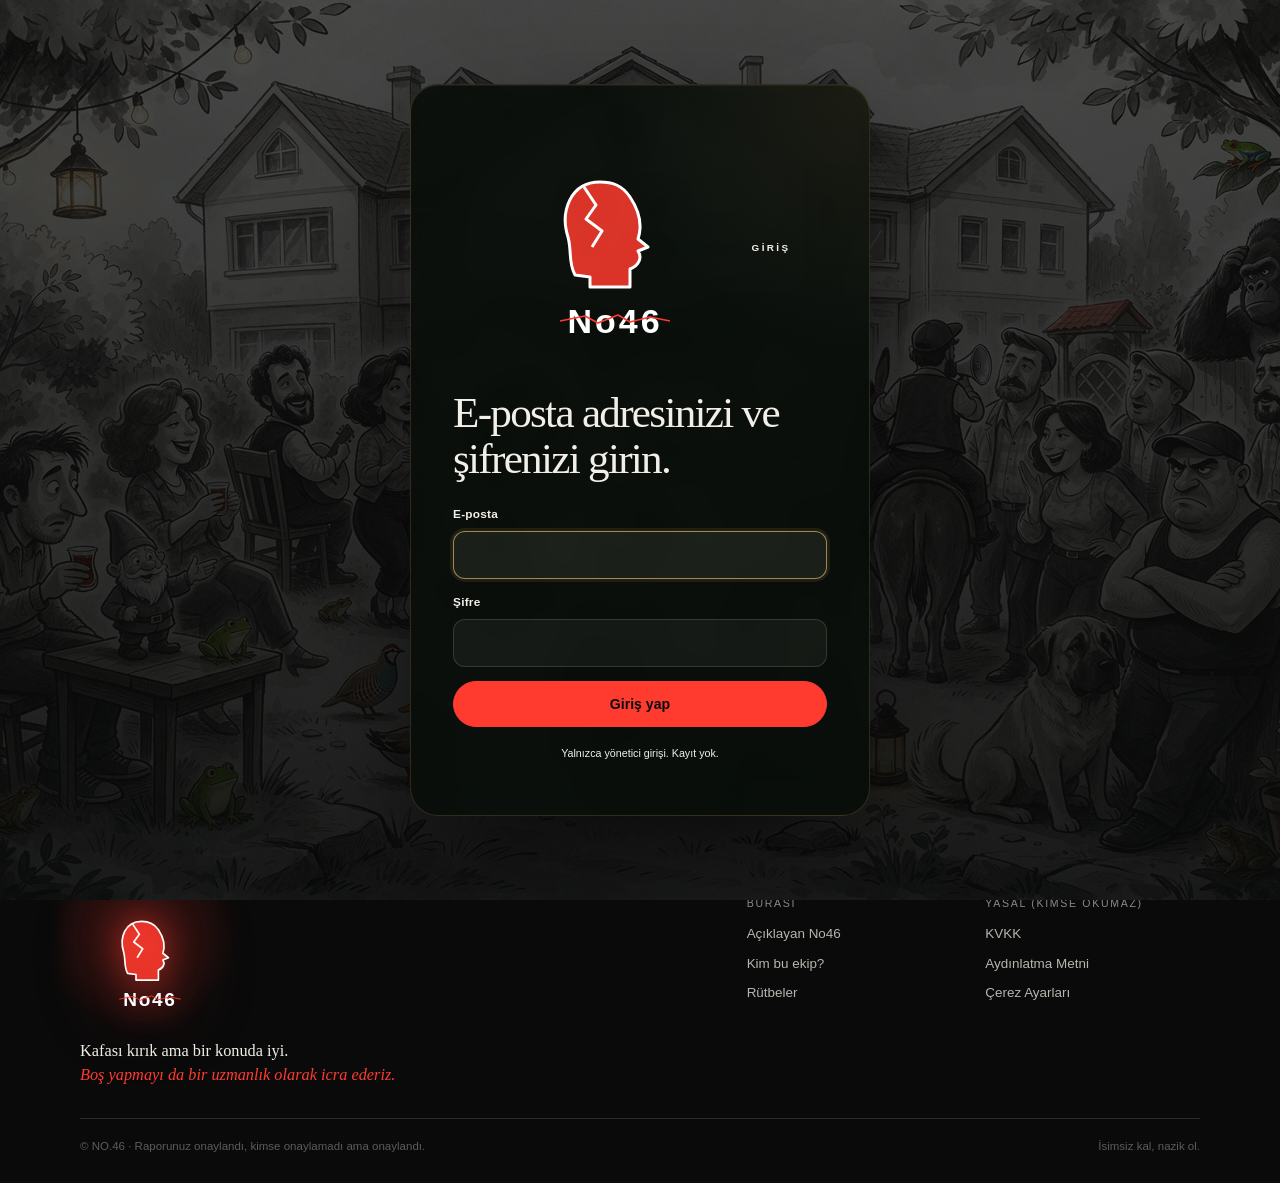
==== commit d93b04a5: "Fix doctype declaration in index.html" ====
--- a/index.html
+++ b/index.html
@@ -1,4 +1,4 @@
-<!doctype html>
+<!doctype html> ss
 <html lang="tr">
 <head>
   <meta charset="utf-8">
@@ -51,6 +51,32 @@
   </script>
 </head>
 <body>
+  <!-- Giriş kapısı -->
+  <div id="auth-gate" class="auth-gate">
+    <div class="auth-card">
+      <div class="auth-brand">
+        <img src="/assets/img/no46-logo.svg?v=3" alt="No46">
+        <p class="auth-kicker">GİRİŞ</p>
+      </div>
+      <h1 id="auth-welcome">E-posta adresinizi ve şifrenizi girin.</h1>
+      <form id="auth-form" novalidate>
+        <div class="auth-field">
+          <label for="auth-username">E-posta</label>
+          <input id="auth-username" name="email" type="email" maxlength="190" autocomplete="email" required>
+        </div>
+        <div class="auth-field">
+          <label for="auth-password">Şifre</label>
+          <input id="auth-password" name="password" type="password" maxlength="100" autocomplete="current-password" required>
+        </div>
+        <p class="auth-error" id="auth-error" role="alert"></p>
+        <button class="btn btn-primary btn-block" id="auth-submit" type="submit">
+          <span class="btn-label">Giriş yap</span>
+        </button>
+      </form>
+      <p class="auth-foot">Yalnızca yönetici girişi. Kayıt yok.</p>
+    </div>
+  </div>
+
   <header class="site-header">
     <div class="wrap header-inner">
       <a class="brand" href="/" data-route="/" aria-label="NO.46 ana sayfa">
@@ -322,4 +348,4 @@
   <script src="/assets/js/footery.js?v=1" defer></script>
   <script src="/assets/js/site.js?v=17" defer></script>
 </body>
-</html>+</html>
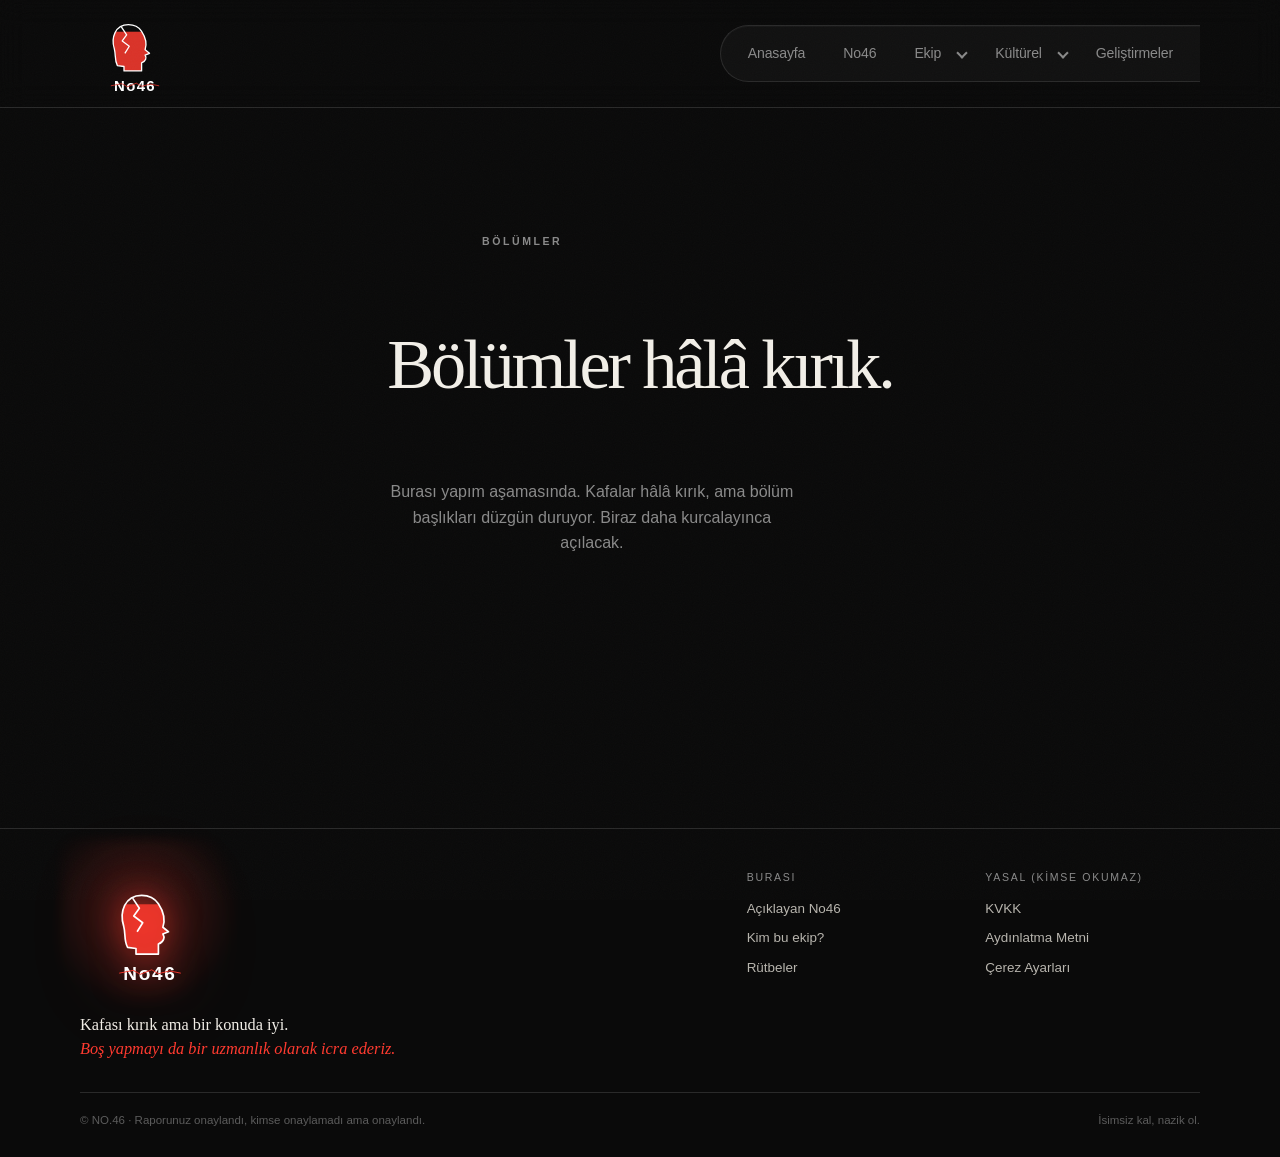
==== commit c4b4b081: "Add files via upload" ====
--- a/index.html
+++ b/index.html
@@ -1,4 +1,4 @@
-<!doctype html> ss
+<!doctype html>
 <html lang="tr">
 <head>
   <meta charset="utf-8">
@@ -7,13 +7,13 @@
   <meta name="description" content="NO.46 dijital karargâh. Kafası kırık ama bir konuda iyi bir ekibin sitesi.">
   <meta name="language" content="Turkish">
   <title>NO.46 — Dijital Karargâh</title>
-  <link rel="canonical" href="http://127.0.0.1:4173/">
+  <link rel="canonical" href="https://46lik.github.io/">
   <meta property="og:title" content="NO.46 — Dijital Karargâh">
   <meta property="og:description" content="Deli Raporu ve Meslek Edindirme Şube Müdürlüğü. Kafası kırık ama bir konuda iyi bir ekibin gizli kulübü.">
   <meta property="og:type" content="website">
   <meta property="og:locale" content="tr_TR">
   <meta property="og:site_name" content="NO.46 — Dijital Karargâh">
-  <meta property="og:image" content="http://127.0.0.1:4173/assets/img/og.png">
+  <meta property="og:image" content="https://46lik.github.io/assets/img/og.png">
   <meta name="twitter:card" content="summary_large_image">
   <meta name="twitter:title" content="NO.46 — Dijital Karargâh">
   <meta name="twitter:description" content="Deli Raporu ve Meslek Edindirme Şube Müdürlüğü. Kafası kırık ama bir konuda iyi bir ekibin gizli kulübü.">
@@ -31,8 +31,8 @@
     "@context": "https://schema.org",
     "@type": "Organization",
     "name": "NO.46 — Dijital Karargâh",
-    "url": "http://127.0.0.1:4173/",
-    "logo": "http://127.0.0.1:4173/assets/img/no46-logo.svg",
+    "url": "https://46lik.github.io/",
+    "logo": "https://46lik.github.io/assets/img/no46-logo.svg",
     "description": "Deli Raporu ve Meslek Edindirme Şube Müdürlüğü. Kafası kırık ama bir konuda iyi bir ekibin gizli kulübü."
   }
   </script>
@@ -41,42 +41,16 @@
     "@context": "https://schema.org",
     "@type": "WebSite",
     "name": "NO.46 — Dijital Karargâh",
-    "url": "http://127.0.0.1:4173/",
+    "url": "https://46lik.github.io/",
     "potentialAction": {
       "@type": "SearchAction",
-      "target": "http://127.0.0.1:4173/kulturel?q={search_term_string}",
+      "target": "https://46lik.github.io/kulturel?q={search_term_string}",
       "query-input": "required name=search_term_string"
     }
   }
   </script>
 </head>
 <body>
-  <!-- Giriş kapısı -->
-  <div id="auth-gate" class="auth-gate">
-    <div class="auth-card">
-      <div class="auth-brand">
-        <img src="/assets/img/no46-logo.svg?v=3" alt="No46">
-        <p class="auth-kicker">GİRİŞ</p>
-      </div>
-      <h1 id="auth-welcome">E-posta adresinizi ve şifrenizi girin.</h1>
-      <form id="auth-form" novalidate>
-        <div class="auth-field">
-          <label for="auth-username">E-posta</label>
-          <input id="auth-username" name="email" type="email" maxlength="190" autocomplete="email" required>
-        </div>
-        <div class="auth-field">
-          <label for="auth-password">Şifre</label>
-          <input id="auth-password" name="password" type="password" maxlength="100" autocomplete="current-password" required>
-        </div>
-        <p class="auth-error" id="auth-error" role="alert"></p>
-        <button class="btn btn-primary btn-block" id="auth-submit" type="submit">
-          <span class="btn-label">Giriş yap</span>
-        </button>
-      </form>
-      <p class="auth-foot">Yalnızca yönetici girişi. Kayıt yok.</p>
-    </div>
-  </div>
-
   <header class="site-header">
     <div class="wrap header-inner">
       <a class="brand" href="/" data-route="/" aria-label="NO.46 ana sayfa">
@@ -336,6 +310,7 @@
     </div>
   </dialog>
 
+  <script src="/assets/js/no46-env.js?v=1"></script>
   <script src="/assets/js/hero-canvas.js?v=6" defer></script>
   <script src="/assets/js/ranks.js?v=1" defer></script>
   <script src="/assets/js/auth.js?v=10" defer></script>
@@ -348,4 +323,4 @@
   <script src="/assets/js/footery.js?v=1" defer></script>
   <script src="/assets/js/site.js?v=17" defer></script>
 </body>
-</html>
+</html>
